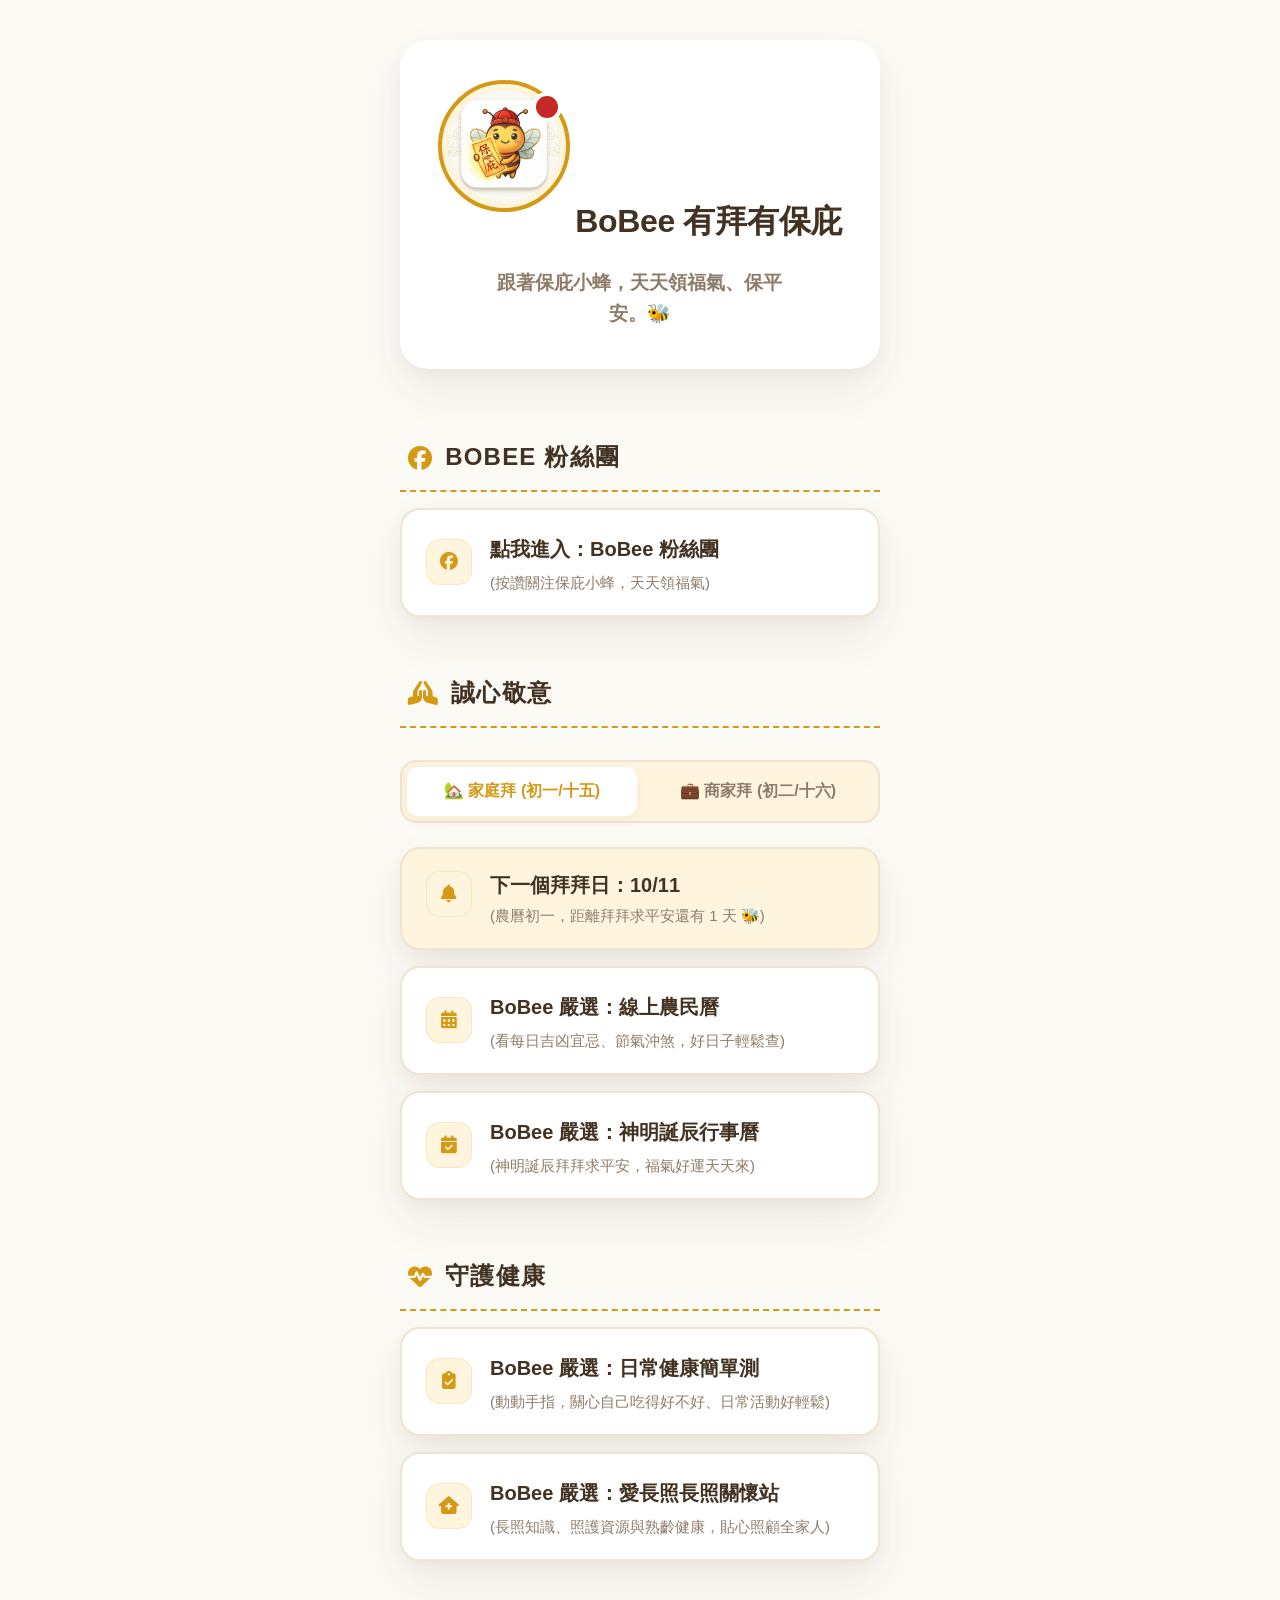
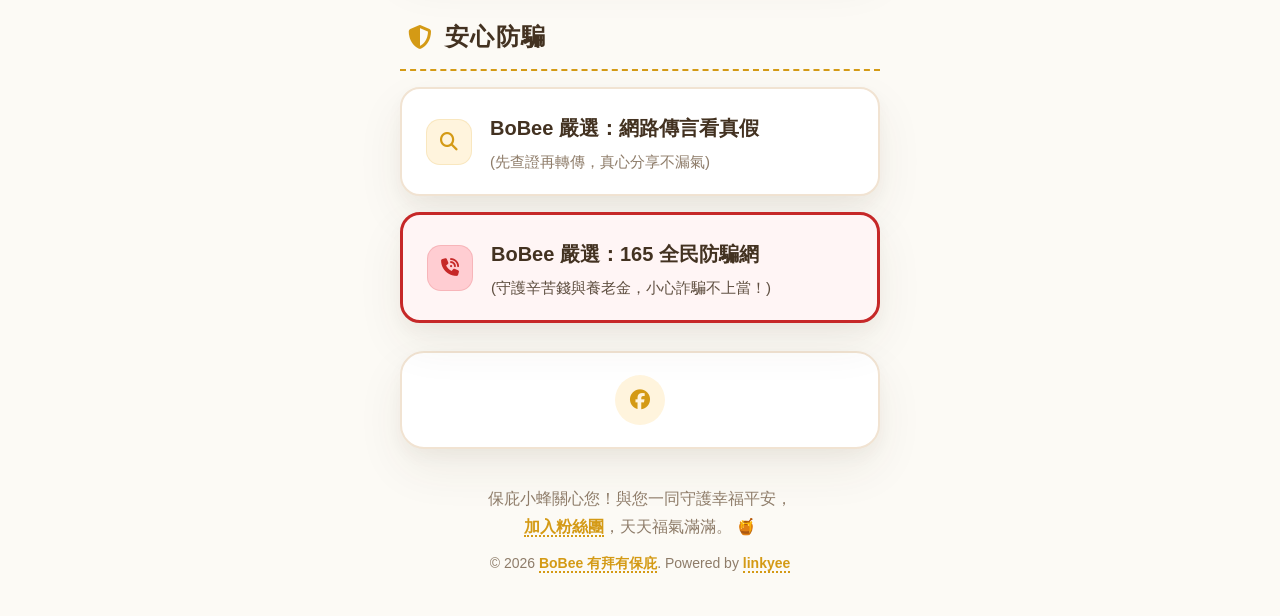
==== index.html @ ab25880e "[Automation] Site update No.161" ====
<!DOCTYPE html>
<html lang="zh-TW">
<head>
  <meta charset="UTF-8" />
  <meta name="viewport" content="width=device-width, initial-scale=1.0, viewport-fit=cover" />
  <title>BoBee 有拜有保庇</title>

  <meta name="last-modified" content="2026-10-10T03:12:47+0000">
  <meta name="theme-color" media="(prefers-color-scheme: light)" content="#fef6ee">
  <meta name="theme-color" media="(prefers-color-scheme: dark)" content="#1c1814">
  <meta name="apple-mobile-web-app-capable" content="yes">
  <meta name="apple-mobile-web-app-status-bar-style" content="black-translucent">

  <meta property="og:title" content="BoBee 有拜有保庇" />
  <meta name="author" content="BoBee 有拜有保庇" />
  <meta property="og:locale" content="en" />
  <meta name="description" content="跟著保庇小蜂，天天領福氣、保平安。🐝" />
  <meta property="og:description" content="跟著保庇小蜂，天天領福氣、保平安。🐝" />
  <meta property="og:site_name" content="BoBee 有拜有保庇" />
  <meta property="og:image" content="./images/profile.jpg" />
  <meta property="og:type" content="article" />
  <meta name="twitter:card" content="summary_large_image" />
  <meta property="twitter:image" content="./images/profile.jpg" />
  <meta property="twitter:title" content="BoBee 有拜有保庇" />

  <link rel="apple-touch-icon" sizes="180x180" href="./images/favicons/favicon.ico">
  <link rel="shortcut icon" href="./images/favicons/favicon.ico">
  <meta name="apple-mobile-web-app-title" content="BoBee 有拜有保庇">
  <meta name="application-name" content="BoBee 有拜有保庇">

  <link rel="stylesheet" href="https://cdnjs.cloudflare.com/ajax/libs/font-awesome/6.5.2/css/all.min.css" crossorigin="anonymous" referrerpolicy="no-referrer">
  <link rel="stylesheet" href="./styles.css?v=2026-10-10T03:12:47+0000" />
</head>
<body>
  <main class="container">
    <section class="profile-card">
      <div class="profile-pic-wrap">
        <img src="./images/profile.jpg" alt="Profile Picture" class="profile-pic" />
      </div>
      <h1 class="name">BoBee 有拜有保庇</h1>
      <p class="description">跟著保庇小蜂，天天領福氣、保平安。🐝</p>
    </section>

    <nav class="links" aria-label="Primary links">
      
        
        
          <h2 class="link-section-header">
            <span class="section-icon"><i class="fa-brands fa-facebook"></i></span>
            <span class="section-text">BoBee 粉絲團</span>
          </h2>
          
        
      
        
        
          <a href="https://www.facebook.com/profile.php?id=61590633894057" target="_blank" class="link-button" alt="點我進入：BoBee 粉絲團" title="BoBee 粉絲團"
             
             >
            
            <span class="link-icon" aria-hidden="true"><i class="fa-brands fa-facebook"></i></span>
            <span class="link-text">點我進入：BoBee 粉絲團 <span class='link-button-text'>(按讚關注保庇小蜂，天天領福氣)</span></span>
          </a>
        
      
        
        
          <h2 class="link-section-header">
            <span class="section-icon"><i class="fa-solid fa-hands-praying"></i></span>
            <span class="section-text">誠心敬意</span>
          </h2>
          
            <div class="pray-schedule-switcher">
              <button class="pray-tab-btn active" id="tab-btn-15" onclick="selectPraySchedule('1-15')">🏡 家庭拜 (初一/十五)</button>
              <button class="pray-tab-btn" id="tab-btn-16" onclick="selectPraySchedule('2-16')">💼 商家拜 (初二/十六)</button>
            </div>
          
        
      
        
        
          <a href="https://goodaytw.com/" target="_blank" class="link-button link-latest" alt="下一個拜拜日提醒" title="下一個拜拜日提醒"
             id="pray-countdown"
             
               data-opt-15-title="下一個拜拜日：10/11"
               data-opt-15-subtitle="(農曆初一，距離拜拜求平安還有 1 天 🐝)"
               data-opt-16-title="下一個做牙日：10/12"
               data-opt-16-subtitle="(農曆初二，距離做牙求財源還有 2 天 🐝)"
             >
            
            <span class="link-icon" aria-hidden="true"><i class="fa-solid fa-bell"></i></span>
            <span class="link-text"><span id='pray-title-span'>下一個拜拜日：10/11</span><span class='link-button-text' id='pray-subtitle-span'>(農曆初一，距離拜拜求平安還有 1 天 🐝)</span></span>
          </a>
        
      
        
        
          <a href="https://goodaytw.com/" target="_blank" class="link-button" alt="BoBee 嚴選：線上農民曆" title="線上農民曆"
             
             >
            
            <span class="link-icon" aria-hidden="true"><i class="fa-solid fa-calendar-days"></i></span>
            <span class="link-text">BoBee 嚴選：線上農民曆 <span class='link-button-text'>(看每日吉凶宜忌、節氣沖煞，好日子輕鬆查)</span></span>
          </a>
        
      
        
        
          <a href="https://www.fude.studio/calendar/app" target="_blank" class="link-button" alt="BoBee 嚴選：神明誕辰行事曆" title="神明誕辰行事曆"
             
             >
            
            <span class="link-icon" aria-hidden="true"><i class="fa-solid fa-calendar-check"></i></span>
            <span class="link-text">BoBee 嚴選：神明誕辰行事曆 <span class='link-button-text'>(神明誕辰拜拜求平安，福氣好運天天來)</span></span>
          </a>
        
      
        
        
          <h2 class="link-section-header">
            <span class="section-icon"><i class="fa-solid fa-heart-pulse"></i></span>
            <span class="section-text">守護健康</span>
          </h2>
          
        
      
        
        
          <a href="https://tjcare1.lovable.app/" target="_blank" class="link-button" alt="BoBee 嚴選：日常健康簡單測" title="日常健康簡單測"
             
             >
            
            <span class="link-icon" aria-hidden="true"><i class="fa-solid fa-clipboard-check"></i></span>
            <span class="link-text">BoBee 嚴選：日常健康簡單測 <span class='link-button-text'>(動動手指，關心自己吃得好不好、日常活動好輕鬆)</span></span>
          </a>
        
      
        
        
          <a href="https://www.ilong-termcare.com/" target="_blank" class="link-button" alt="BoBee 嚴選：愛長照長照關懷站" title="愛長照長照關懷站"
             
             >
            
            <span class="link-icon" aria-hidden="true"><i class="fa-solid fa-house-medical"></i></span>
            <span class="link-text">BoBee 嚴選：愛長照長照關懷站 <span class='link-button-text'>(長照知識、照護資源與熟齡健康，貼心照顧全家人)</span></span>
          </a>
        
      
        
        
          <h2 class="link-section-header">
            <span class="section-icon"><i class="fa-solid fa-shield-halved"></i></span>
            <span class="section-text">安心防騙</span>
          </h2>
          
        
      
        
        
          <a href="https://www.mygopen.com/" target="_blank" class="link-button" alt="BoBee 嚴選：網路傳言看真假" title="網路傳言看真假"
             
             >
            
            <span class="link-icon" aria-hidden="true"><i class="fa-solid fa-magnifying-glass"></i></span>
            <span class="link-text">BoBee 嚴選：網路傳言看真假 <span class='link-button-text'>(先查證再轉傳，真心分享不漏氣)</span></span>
          </a>
        
      
        
        
          <a href="https://165.npa.gov.tw/" target="_blank" class="link-button link-red" alt="BoBee 嚴選：165 全民防騙網" title="165 全民防騙網"
             
             >
            
            <span class="link-icon" aria-hidden="true"><i class="fa-solid fa-phone-volume"></i></span>
            <span class="link-text">BoBee 嚴選：165 全民防騙網 <span class='link-button-text'>(守護辛苦錢與養老金，小心詐騙不上當！)</span></span>
          </a>
        
      
    </nav>

    <div class="button-container">
      <div class="button-group">
        
          
          <a href="https://www.facebook.com/profile.php?id=61590633894057" title="BoBee Facebook" target="_blank" class="icon-button" aria-label="BoBee Facebook">
            <i class="fa-brands fa-facebook"></i>
          </a>
        
      </div>
    </div>

    <footer class="footer">
      保庇小蜂關心您！與您一同守護幸福平安，<br/><a href="https://www.facebook.com/profile.php?id=61590633894057" target="_blank">加入粉絲團</a>，天天福氣滿滿。 🍯

      <div class="copyright">© 2026 <a href="https://gasolin.idv.tw/" target="_blank">BoBee 有拜有保庇</a>. Powered by <a href="https://github.com/ZhgChgLi/linkyee" target="_blank">linkyee</a>
</div>
    </footer>
  </main>

  
  <script src="./scripts.js?v=2026-10-10T03:12:47+0000"></script>
</body>
</html>
---- styles.css ----
:root {
  --bg: #FCFAF5;
  --paper: #FFFFFF;
  --fg: #433221;
  --muted: #8E7C69;
  --rule: #F1E3D2;
  --accent: #D49A15; /* Honey Gold */
  --accent-soft: #FFF4DD;
  --accent-red: #C62828; /* Lucky Red */
  --accent-red-soft: #FFF5F5;
  --shadow: 0 8px 16px rgba(67, 50, 33, 0.04), 0 20px 48px rgba(67, 50, 33, 0.07);
  --sans: 'Nunito', 'Quicksand', -apple-system, BlinkMacSystemFont, 'Helvetica Neue', sans-serif;
}

/* Dark mode. Auto-switches via system appearance unless pinned via
   `color_scheme: light|dark` in config.yml. */
@media (prefers-color-scheme: dark) {
  :root:not(.scheme-light) {
    --bg: #1B1611;
    --paper: #272018;
    --fg: #F4EADF;
    --muted: #BFAFA0;
    --rule: #3E3225;
    --accent: #F2AF29; /* Honey Gold in dark mode */
    --accent-soft: #3D2E1C;
    --accent-red: #EF5350;
    --accent-red-soft: #3D1B1B;
    --shadow: 0 8px 16px rgba(0, 0, 0, 0.25), 0 20px 48px rgba(0, 0, 0, 0.35);
  }
}
:root.scheme-dark {
  --bg: #1B1611;
  --paper: #272018;
  --fg: #F4EADF;
  --muted: #BFAFA0;
  --rule: #3E3225;
  --accent: #F2AF29; /* Honey Gold in dark mode */
  --accent-soft: #3D2E1C;
  --accent-red: #EF5350;
  --accent-red-soft: #3D1B1B;
  --shadow: 0 8px 16px rgba(0, 0, 0, 0.25), 0 20px 48px rgba(0, 0, 0, 0.35);
}

* { margin: 0; padding: 0; box-sizing: border-box; }

body {
  background: var(--bg);
  color: var(--fg);
  font-family: var(--sans);
  font-size: 18px; /* Bigger body base font */
  line-height: 1.7;
  font-weight: 500;
  min-height: 100vh;
  display: flex;
  align-items: flex-start;
  justify-content: center;
  padding: 40px 20px;
  -webkit-font-smoothing: antialiased;
}

a { color: inherit; text-decoration: none; }

.container { width: 100%; max-width: 480px; } /* Slightly wider for comfortable line lengths */

/* Profile layout with generous spacing */
.profile-card {
  background: var(--paper);
  border-radius: 28px; /* Rounder, friendlier corners */
  padding: 40px 32px;
  text-align: center;
  margin-bottom: 28px;
  box-shadow: var(--shadow);
}

.profile-pic-wrap {
  display: inline-block;
  padding: 6px;
  background: var(--accent-soft);
  border-radius: 50%;
  margin-bottom: 20px;
  position: relative;
  border: 4px solid var(--accent); /* Thick, solid, recognizable brand ring */
}

.profile-pic-wrap::after {
  content: '';
  position: absolute;
  width: 22px;
  height: 22px;
  border-radius: 50%;
  background: var(--accent-red);
  top: 8px;
  right: 4px;
  border: 4px solid var(--paper);
}

.profile-pic {
  width: 112px; /* Prominent profile picture */
  height: 112px;
  border-radius: 50%;
  object-fit: cover;
  display: block;
}

.name {
  font-size: 32px; /* Huge, highly legible main brand title */
  font-weight: 800;
  letter-spacing: -0.01em;
  margin-bottom: 12px;
  position: relative;
  display: inline-block;
}

.name::after {
  content: '';
  position: absolute;
  left: 6%;
  right: 6%;
  bottom: -4px;
  height: 8px;
  background: var(--accent-soft);
  border-radius: 6px;
  z-index: -1;
}

.description {
  font-size: 19px; /* Highly readable tagline */
  color: var(--muted);
  font-weight: 600;
  text-wrap: pretty;
  max-width: 32ch;
  margin: 8px auto 0;
  line-height: 1.6;
}

.links {
  display: flex;
  flex-direction: column;
  gap: 16px; /* Generous breathing space between clickable elements */
  margin-bottom: 28px;
}

/* Big, tactile button design optimized for touch */
.link-button {
  display: flex;
  align-items: center;
  gap: 18px;
  padding: 22px 24px; /* Massive tap target padding */
  background: var(--paper);
  border: 2.5px solid var(--rule); /* Explicit physical boundary helper */
  border-radius: 20px; /* Highly organic rounded borders */
  font-size: 20px; /* Large, bold typography */
  font-weight: 700;
  color: var(--fg);
  box-shadow: var(--shadow);
  transition: transform 0.18s ease, box-shadow 0.18s ease, background 0.18s ease, border-color 0.18s ease;
}

.link-button:hover,
.link-button:focus-visible {
  transform: translateY(-4px);
  box-shadow: 0 8px 16px rgba(67, 50, 33, 0.05), 0 24px 48px rgba(67, 50, 33, 0.12);
  background: var(--accent-soft);
  border-color: var(--accent); /* Highlights border on active focus */
  outline: none;
}

/* Expanded icon holder */
.link-icon {
  width: 46px;
  height: 46px;
  display: inline-flex;
  align-items: center;
  justify-content: center;
  background: var(--accent-soft);
  color: var(--accent);
  border-radius: 14px;
  flex-shrink: 0;
  transition: background 0.18s ease, color 0.18s ease;
  border: 1px solid rgba(212, 154, 21, 0.15);
}

.link-icon i { font-size: 18px; }

.link-button:hover .link-icon,
.link-button:focus-visible .link-icon {
  background: var(--accent);
  color: var(--paper);
}

.link-text { flex: 1; text-align: left; }

/* Block style descriptions to avoid wrapping issues */
.link-button-text {
  display: block; /* Wrap description cleanly onto its own line */
  font-size: 15px; /* Clean, legible subtext size */
  color: var(--muted);
  font-weight: 500;
  margin-top: 6px;
  margin-left: 0;
  line-height: 1.4;
}

/* Bottom social row */
.button-container {
  background: var(--paper);
  border-radius: 24px;
  padding: 22px;
  box-shadow: var(--shadow);
  display: flex;
  justify-content: center;
  border: 2.5px solid var(--rule);
}

.button-group {
  display: flex;
  gap: 18px;
  flex-wrap: wrap;
  justify-content: center;
}

.icon-button {
  width: 50px;
  height: 50px;
  display: inline-flex;
  align-items: center;
  justify-content: center;
  background: var(--accent-soft);
  color: var(--accent);
  border-radius: 50%;
  transition: transform 0.18s ease, background 0.18s ease, color 0.18s ease;
  border: 2px solid transparent;
}

.icon-button i { font-size: 20px; }

.icon-button:hover,
.icon-button:focus-visible {
  background: var(--accent);
  color: var(--paper);
  transform: translateY(-3px) rotate(-4deg);
  outline: none;
}

.footer {
  margin-top: 36px;
  padding: 0 8px;
  font-size: 16px;
  color: var(--muted);
  line-height: 1.7;
  text-align: center;
}

.footer a {
  color: var(--accent);
  font-weight: 700;
  border-bottom: 2px dotted var(--accent);
}

.copyright { margin-top: 12px; font-size: 14px; }

@media (prefers-reduced-motion: reduce) {
  *, *::before, *::after { transition: none !important; animation: none !important; }
}

/* Custom Link Section Headers - bold, clear, spacious */
.link-section-header {
  font-size: 24px;
  font-weight: 800;
  color: var(--fg);
  padding: 28px 8px 12px;
  margin-top: 12px;
  display: flex;
  align-items: center;
  gap: 12px;
  border-bottom: 2.5px dashed var(--accent); /* Golden separation line */
  letter-spacing: 0.05em;
  text-transform: uppercase;
}

.link-section-header .section-icon {
  color: var(--accent);
  display: inline-flex;
  align-items: center;
}

/* Urgent Red Theme for Protective Cards (e.g. 165 Anti-Fraud) */
.link-button.link-red {
  border: 3.5px solid var(--accent-red); /* Thick solid red safety alert border */
  background: var(--accent-red-soft); /* Warm pink-red comfort background */
}

.link-button.link-red .link-button-text {
  color: var(--fg); /* Enhances text contrast to >7:1 for senior readability */
  opacity: 0.85;
}

.link-button.link-red .link-icon {
  background: #FFCDD2;
  color: var(--accent-red);
  border: 1px solid rgba(198, 40, 40, 0.15);
}

.link-button.link-red:hover,
.link-button.link-red:focus-visible {
  background: #FFEBEE;
  border-color: var(--accent-red);
}

.link-button.link-red:hover .link-icon,
.link-button.link-red:focus-visible .link-icon {
  background: var(--accent-red);
  color: var(--paper);
}

/* "Latest" link variant — soft pill on warm background */
.link-button.link-latest {
  align-items: flex-start;
  background: var(--accent-soft);
}
.link-latest-badge {
  display: inline-block;
  font-size: 12px;
  font-weight: 800;
  letter-spacing: 0.1em;
  text-transform: uppercase;
  padding: 4px 10px;
  margin-right: 10px;
  border-radius: 999px;
  background: var(--accent);
  color: #fff;
  vertical-align: 1px;
}
.link-latest .link-text {
  flex: 1 1 auto;
  min-width: 0;
  display: -webkit-box;
  -webkit-box-orient: vertical;
  -webkit-line-clamp: 2;
          line-clamp: 2;
  overflow: hidden;
  overflow-wrap: anywhere;
  line-height: 1.4;
}

/* Local schedule switcher segment control - premium iOS segment control style */
.pray-schedule-switcher {
  display: flex;
  background: var(--accent-soft);
  border: 2px solid var(--rule);
  border-radius: 16px;
  padding: 4px;
  margin-top: 16px;
  margin-bottom: 8px;
  gap: 4px;
  box-shadow: inset 0 2px 4px rgba(67, 50, 33, 0.02);
}

.pray-tab-btn {
  flex: 1;
  padding: 14px 8px; /* Touch-friendly size */
  border: none;
  background: transparent;
  color: var(--muted);
  font-size: 16px; /* High legibility */
  font-weight: 700;
  border-radius: 12px;
  cursor: pointer;
  transition: background 0.18s ease, color 0.18s ease, box-shadow 0.18s ease, border-color 0.18s ease;
  outline: none;
  border: 1px solid transparent;
}

.pray-tab-btn:hover {
  color: var(--accent);
}

.pray-tab-btn.active {
  background: var(--paper);
  color: var(--accent);
  box-shadow: 0 4px 12px rgba(67, 50, 33, 0.05);
  border-color: rgba(212, 154, 21, 0.15);
}
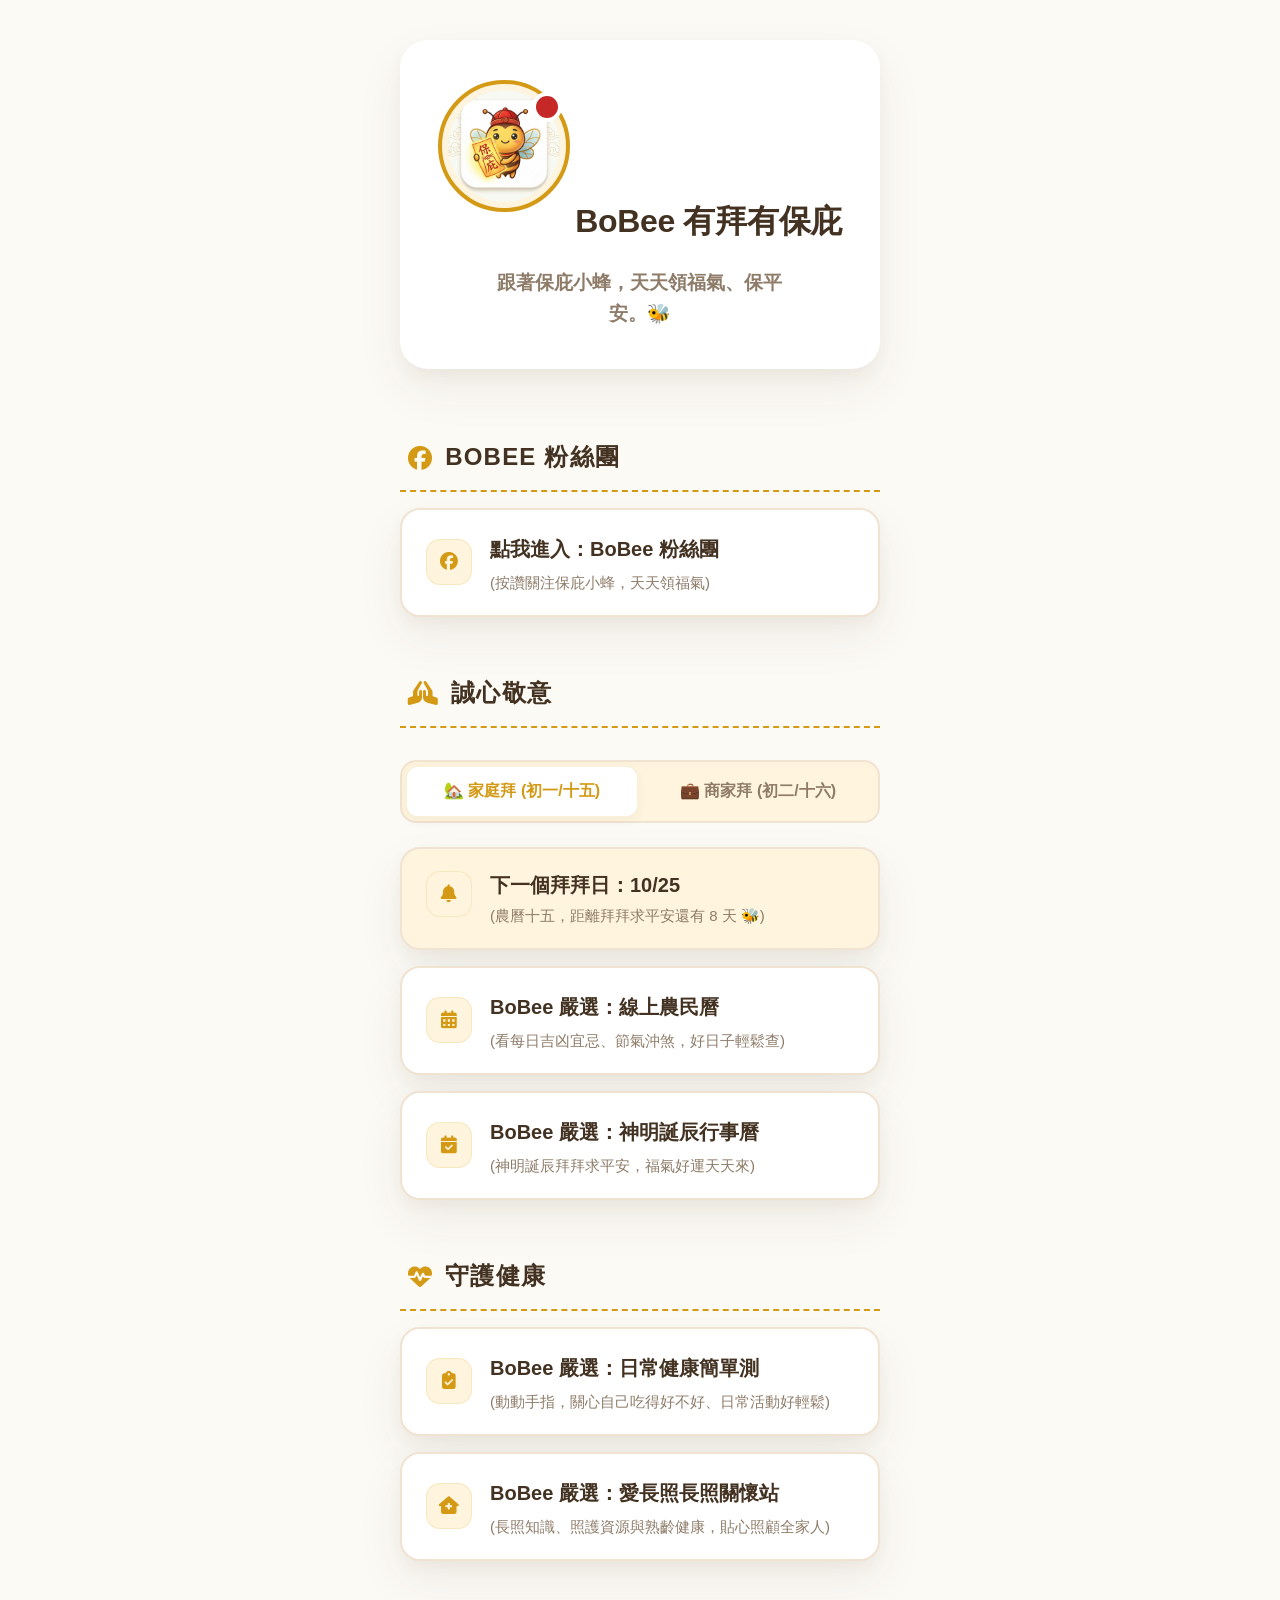
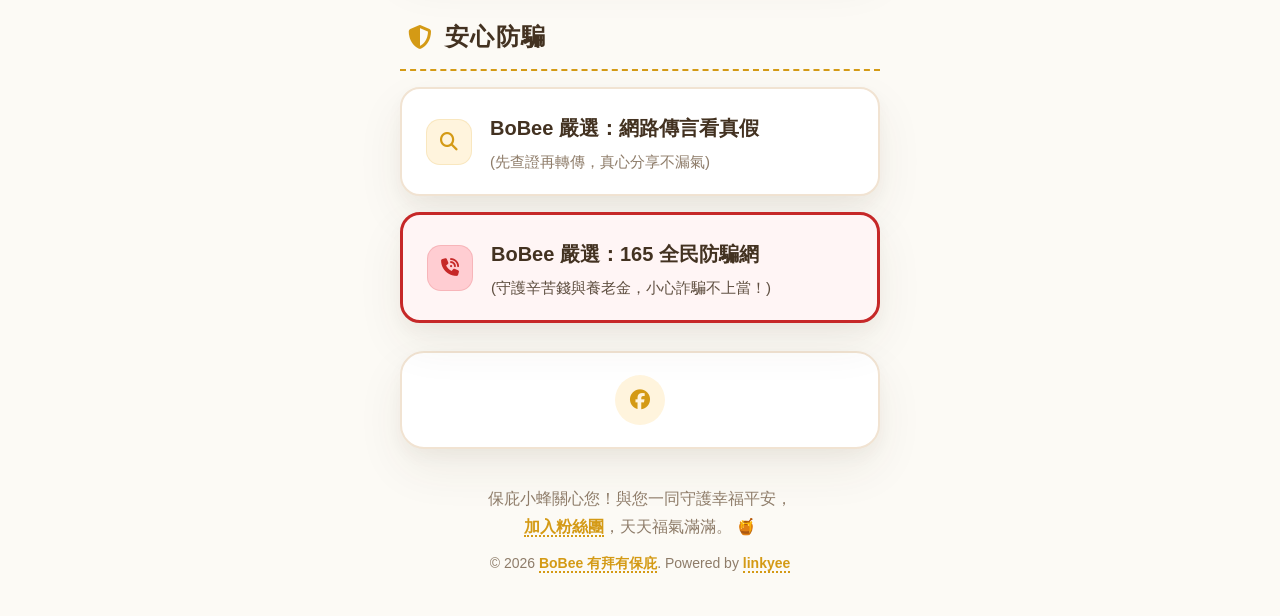
==== commit b05c1f18: "[Automation] Site update No.168" ====
--- a/index.html
+++ b/index.html
@@ -5,7 +5,7 @@
   <meta name="viewport" content="width=device-width, initial-scale=1.0, viewport-fit=cover" />
   <title>BoBee 有拜有保庇</title>
 
-  <meta name="last-modified" content="2026-10-10T03:12:47+0000">
+  <meta name="last-modified" content="2026-10-17T02:00:12+0000">
   <meta name="theme-color" media="(prefers-color-scheme: light)" content="#fef6ee">
   <meta name="theme-color" media="(prefers-color-scheme: dark)" content="#1c1814">
   <meta name="apple-mobile-web-app-capable" content="yes">
@@ -29,7 +29,7 @@
   <meta name="application-name" content="BoBee 有拜有保庇">
 
   <link rel="stylesheet" href="https://cdnjs.cloudflare.com/ajax/libs/font-awesome/6.5.2/css/all.min.css" crossorigin="anonymous" referrerpolicy="no-referrer">
-  <link rel="stylesheet" href="./styles.css?v=2026-10-10T03:12:47+0000" />
+  <link rel="stylesheet" href="./styles.css?v=2026-10-17T02:00:12+0000" />
 </head>
 <body>
   <main class="container">
@@ -82,14 +82,14 @@
           <a href="https://goodaytw.com/" target="_blank" class="link-button link-latest" alt="下一個拜拜日提醒" title="下一個拜拜日提醒"
              id="pray-countdown"
              
-               data-opt-15-title="下一個拜拜日：10/11"
-               data-opt-15-subtitle="(農曆初一，距離拜拜求平安還有 1 天 🐝)"
-               data-opt-16-title="下一個做牙日：10/12"
-               data-opt-16-subtitle="(農曆初二，距離做牙求財源還有 2 天 🐝)"
+               data-opt-15-title="下一個拜拜日：10/25"
+               data-opt-15-subtitle="(農曆十五，距離拜拜求平安還有 8 天 🐝)"
+               data-opt-16-title="下一個做牙日：10/26"
+               data-opt-16-subtitle="(農曆十六，距離做牙求財源還有 9 天 🐝)"
              >
             
             <span class="link-icon" aria-hidden="true"><i class="fa-solid fa-bell"></i></span>
-            <span class="link-text"><span id='pray-title-span'>下一個拜拜日：10/11</span><span class='link-button-text' id='pray-subtitle-span'>(農曆初一，距離拜拜求平安還有 1 天 🐝)</span></span>
+            <span class="link-text"><span id='pray-title-span'>下一個拜拜日：10/25</span><span class='link-button-text' id='pray-subtitle-span'>(農曆十五，距離拜拜求平安還有 8 天 🐝)</span></span>
           </a>
         
       
@@ -199,6 +199,6 @@
   </main>
 
   
-  <script src="./scripts.js?v=2026-10-10T03:12:47+0000"></script>
+  <script src="./scripts.js?v=2026-10-17T02:00:12+0000"></script>
 </body>
 </html>
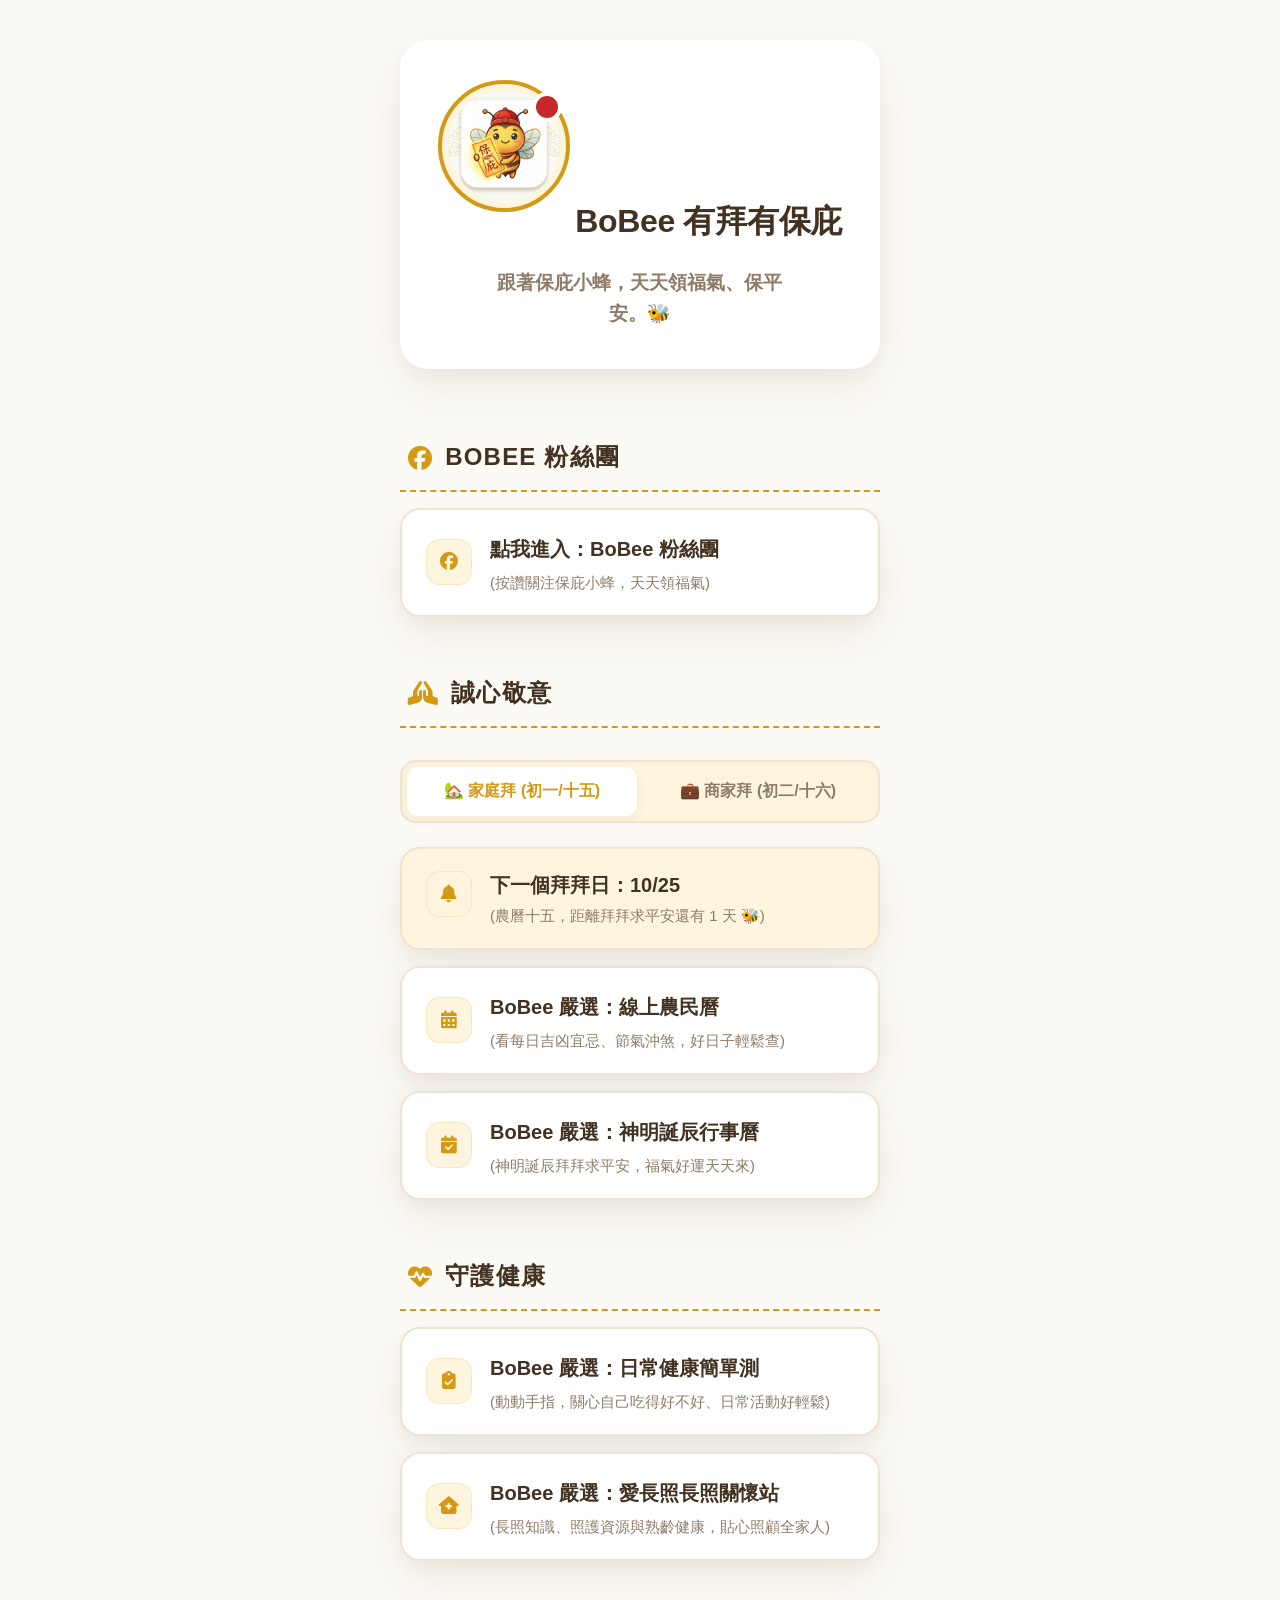
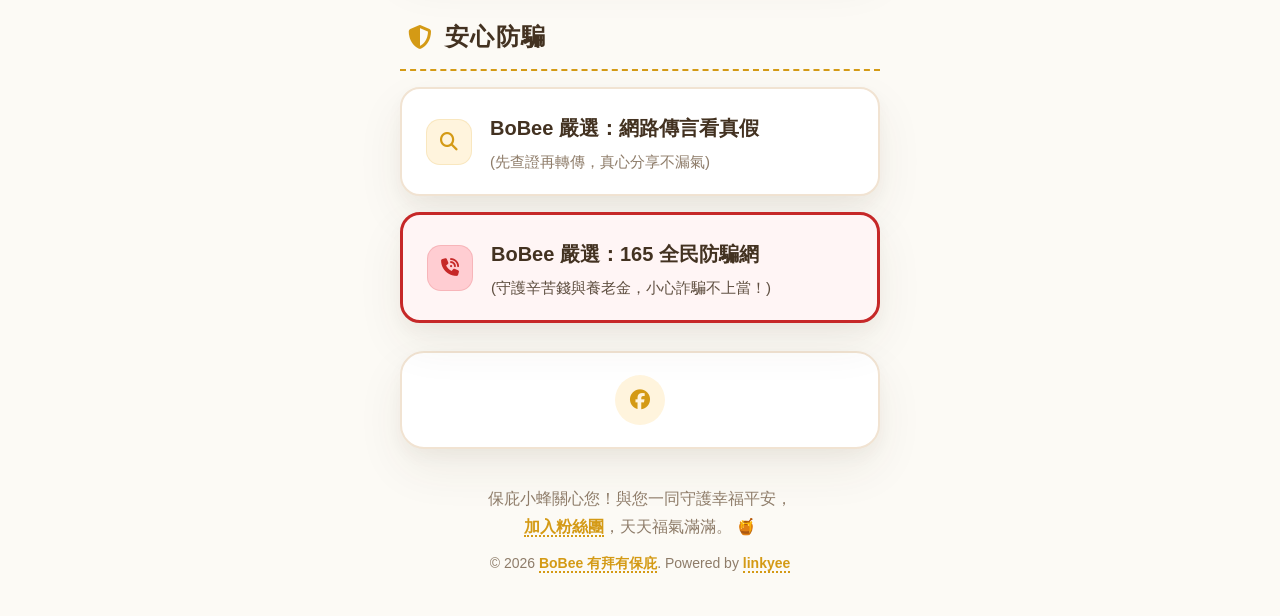
==== commit f1a5aba7: "[Automation] Site update No.175" ====
--- a/index.html
+++ b/index.html
@@ -5,7 +5,7 @@
   <meta name="viewport" content="width=device-width, initial-scale=1.0, viewport-fit=cover" />
   <title>BoBee 有拜有保庇</title>
 
-  <meta name="last-modified" content="2026-10-17T02:00:12+0000">
+  <meta name="last-modified" content="2026-10-24T02:23:48+0000">
   <meta name="theme-color" media="(prefers-color-scheme: light)" content="#fef6ee">
   <meta name="theme-color" media="(prefers-color-scheme: dark)" content="#1c1814">
   <meta name="apple-mobile-web-app-capable" content="yes">
@@ -29,7 +29,7 @@
   <meta name="application-name" content="BoBee 有拜有保庇">
 
   <link rel="stylesheet" href="https://cdnjs.cloudflare.com/ajax/libs/font-awesome/6.5.2/css/all.min.css" crossorigin="anonymous" referrerpolicy="no-referrer">
-  <link rel="stylesheet" href="./styles.css?v=2026-10-17T02:00:12+0000" />
+  <link rel="stylesheet" href="./styles.css?v=2026-10-24T02:23:48+0000" />
 </head>
 <body>
   <main class="container">
@@ -83,13 +83,13 @@
              id="pray-countdown"
              
                data-opt-15-title="下一個拜拜日：10/25"
-               data-opt-15-subtitle="(農曆十五，距離拜拜求平安還有 8 天 🐝)"
+               data-opt-15-subtitle="(農曆十五，距離拜拜求平安還有 1 天 🐝)"
                data-opt-16-title="下一個做牙日：10/26"
-               data-opt-16-subtitle="(農曆十六，距離做牙求財源還有 9 天 🐝)"
+               data-opt-16-subtitle="(農曆十六，距離做牙求財源還有 2 天 🐝)"
              >
             
             <span class="link-icon" aria-hidden="true"><i class="fa-solid fa-bell"></i></span>
-            <span class="link-text"><span id='pray-title-span'>下一個拜拜日：10/25</span><span class='link-button-text' id='pray-subtitle-span'>(農曆十五，距離拜拜求平安還有 8 天 🐝)</span></span>
+            <span class="link-text"><span id='pray-title-span'>下一個拜拜日：10/25</span><span class='link-button-text' id='pray-subtitle-span'>(農曆十五，距離拜拜求平安還有 1 天 🐝)</span></span>
           </a>
         
       
@@ -199,6 +199,6 @@
   </main>
 
   
-  <script src="./scripts.js?v=2026-10-17T02:00:12+0000"></script>
+  <script src="./scripts.js?v=2026-10-24T02:23:48+0000"></script>
 </body>
 </html>
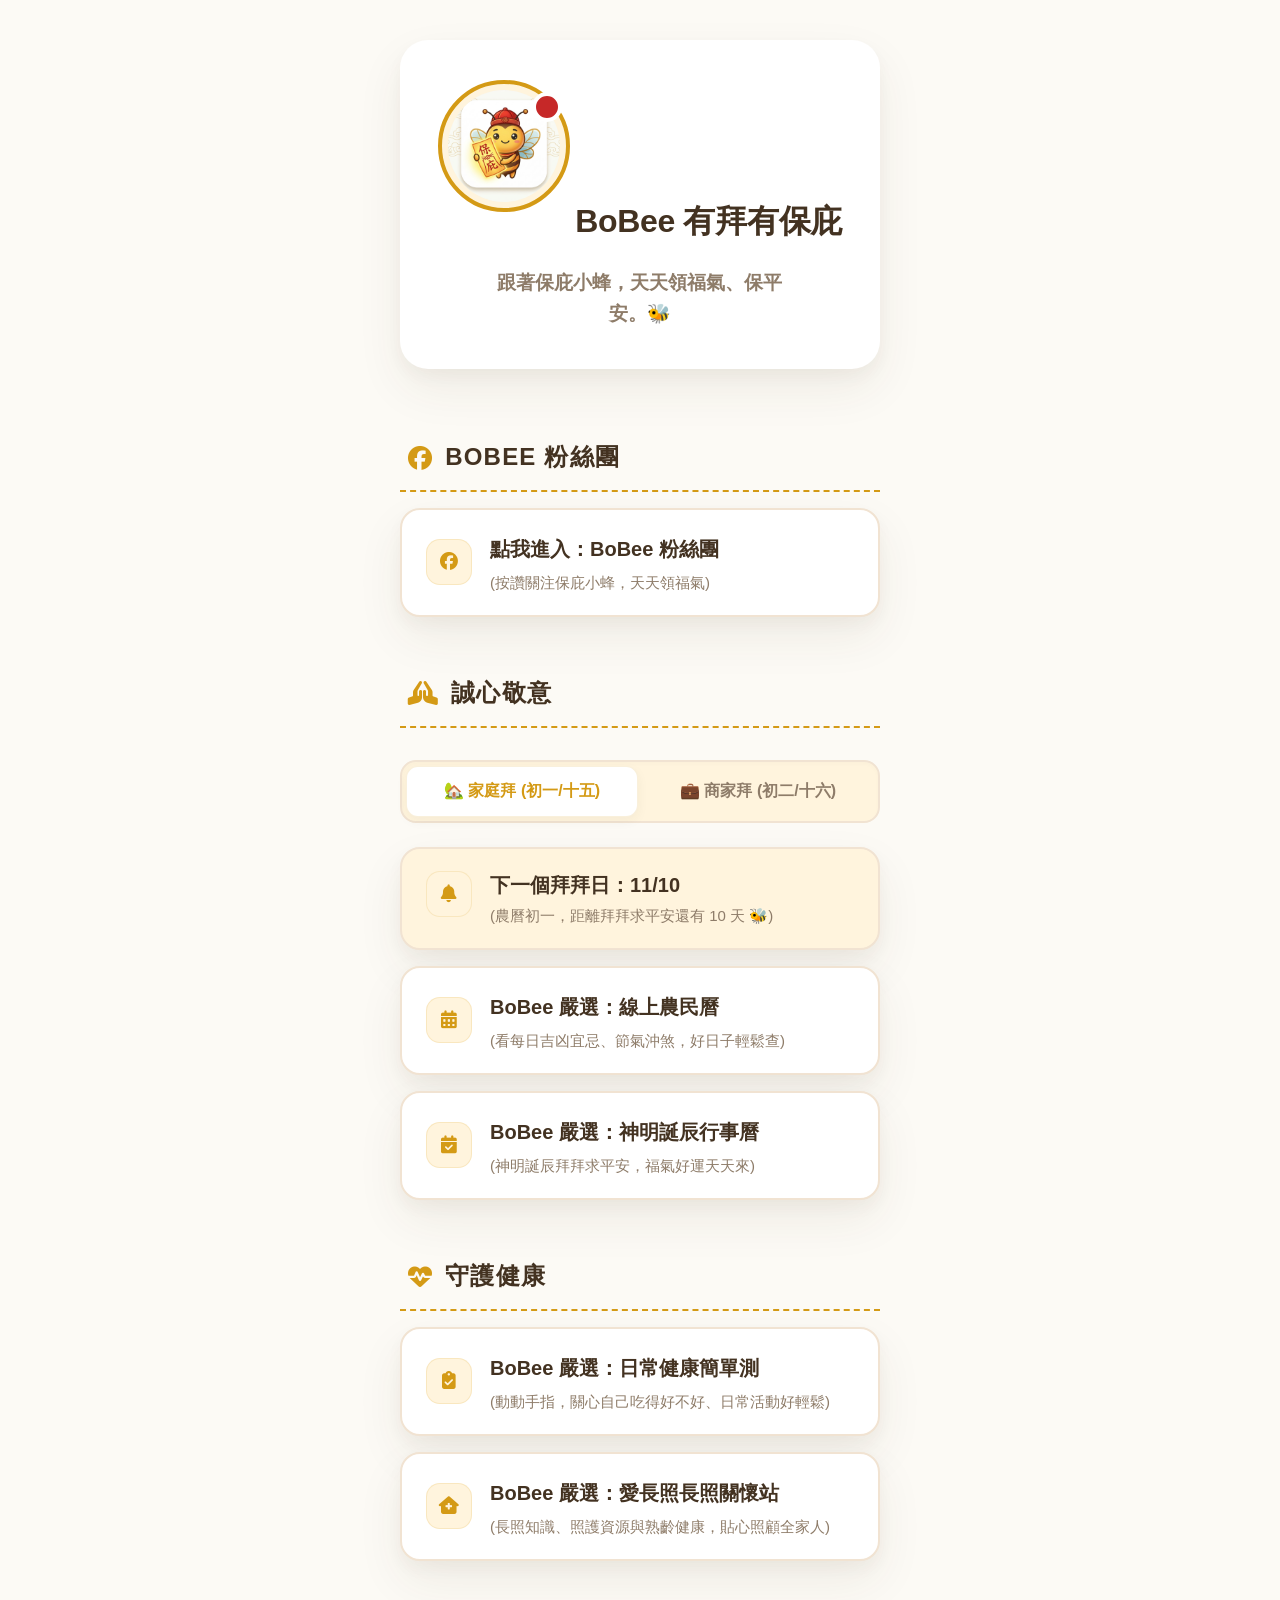
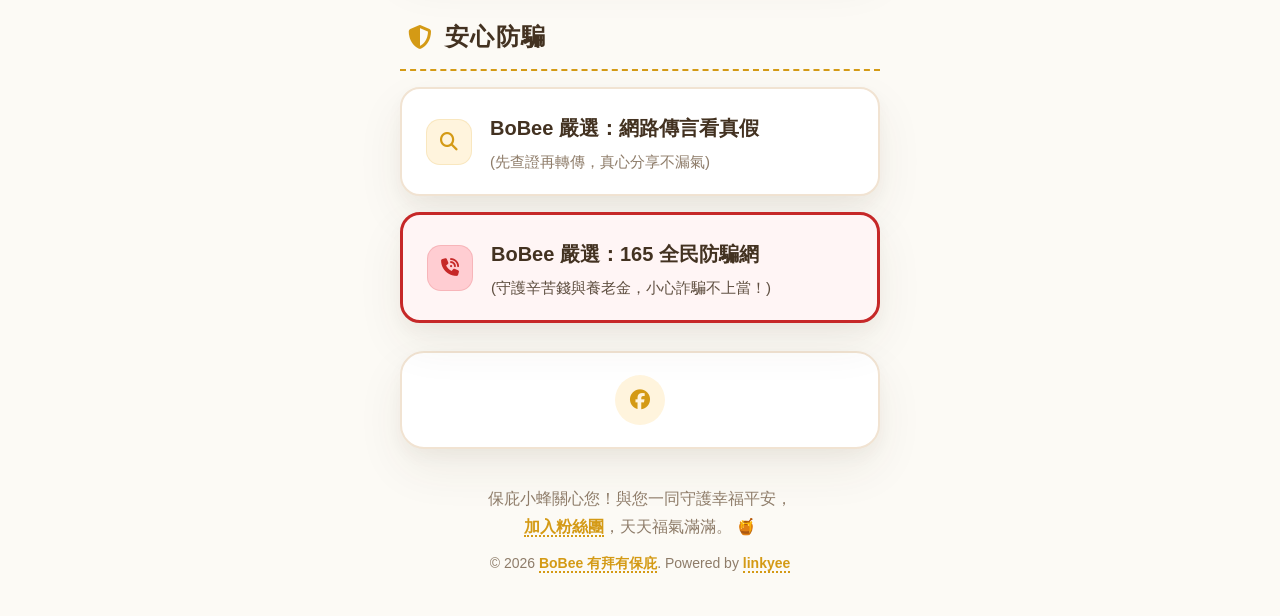
==== commit 728fd391: "[Automation] Site update No.182" ====
--- a/index.html
+++ b/index.html
@@ -5,7 +5,7 @@
   <meta name="viewport" content="width=device-width, initial-scale=1.0, viewport-fit=cover" />
   <title>BoBee 有拜有保庇</title>
 
-  <meta name="last-modified" content="2026-10-24T02:23:48+0000">
+  <meta name="last-modified" content="2026-10-31T03:08:32+0000">
   <meta name="theme-color" media="(prefers-color-scheme: light)" content="#fef6ee">
   <meta name="theme-color" media="(prefers-color-scheme: dark)" content="#1c1814">
   <meta name="apple-mobile-web-app-capable" content="yes">
@@ -29,7 +29,7 @@
   <meta name="application-name" content="BoBee 有拜有保庇">
 
   <link rel="stylesheet" href="https://cdnjs.cloudflare.com/ajax/libs/font-awesome/6.5.2/css/all.min.css" crossorigin="anonymous" referrerpolicy="no-referrer">
-  <link rel="stylesheet" href="./styles.css?v=2026-10-24T02:23:48+0000" />
+  <link rel="stylesheet" href="./styles.css?v=2026-10-31T03:08:32+0000" />
 </head>
 <body>
   <main class="container">
@@ -82,14 +82,14 @@
           <a href="https://goodaytw.com/" target="_blank" class="link-button link-latest" alt="下一個拜拜日提醒" title="下一個拜拜日提醒"
              id="pray-countdown"
              
-               data-opt-15-title="下一個拜拜日：10/25"
-               data-opt-15-subtitle="(農曆十五，距離拜拜求平安還有 1 天 🐝)"
-               data-opt-16-title="下一個做牙日：10/26"
-               data-opt-16-subtitle="(農曆十六，距離做牙求財源還有 2 天 🐝)"
+               data-opt-15-title="下一個拜拜日：11/10"
+               data-opt-15-subtitle="(農曆初一，距離拜拜求平安還有 10 天 🐝)"
+               data-opt-16-title="下一個做牙日：11/11"
+               data-opt-16-subtitle="(農曆初二，距離做牙求財源還有 11 天 🐝)"
              >
             
             <span class="link-icon" aria-hidden="true"><i class="fa-solid fa-bell"></i></span>
-            <span class="link-text"><span id='pray-title-span'>下一個拜拜日：10/25</span><span class='link-button-text' id='pray-subtitle-span'>(農曆十五，距離拜拜求平安還有 1 天 🐝)</span></span>
+            <span class="link-text"><span id='pray-title-span'>下一個拜拜日：11/10</span><span class='link-button-text' id='pray-subtitle-span'>(農曆初一，距離拜拜求平安還有 10 天 🐝)</span></span>
           </a>
         
       
@@ -199,6 +199,6 @@
   </main>
 
   
-  <script src="./scripts.js?v=2026-10-24T02:23:48+0000"></script>
+  <script src="./scripts.js?v=2026-10-31T03:08:32+0000"></script>
 </body>
 </html>
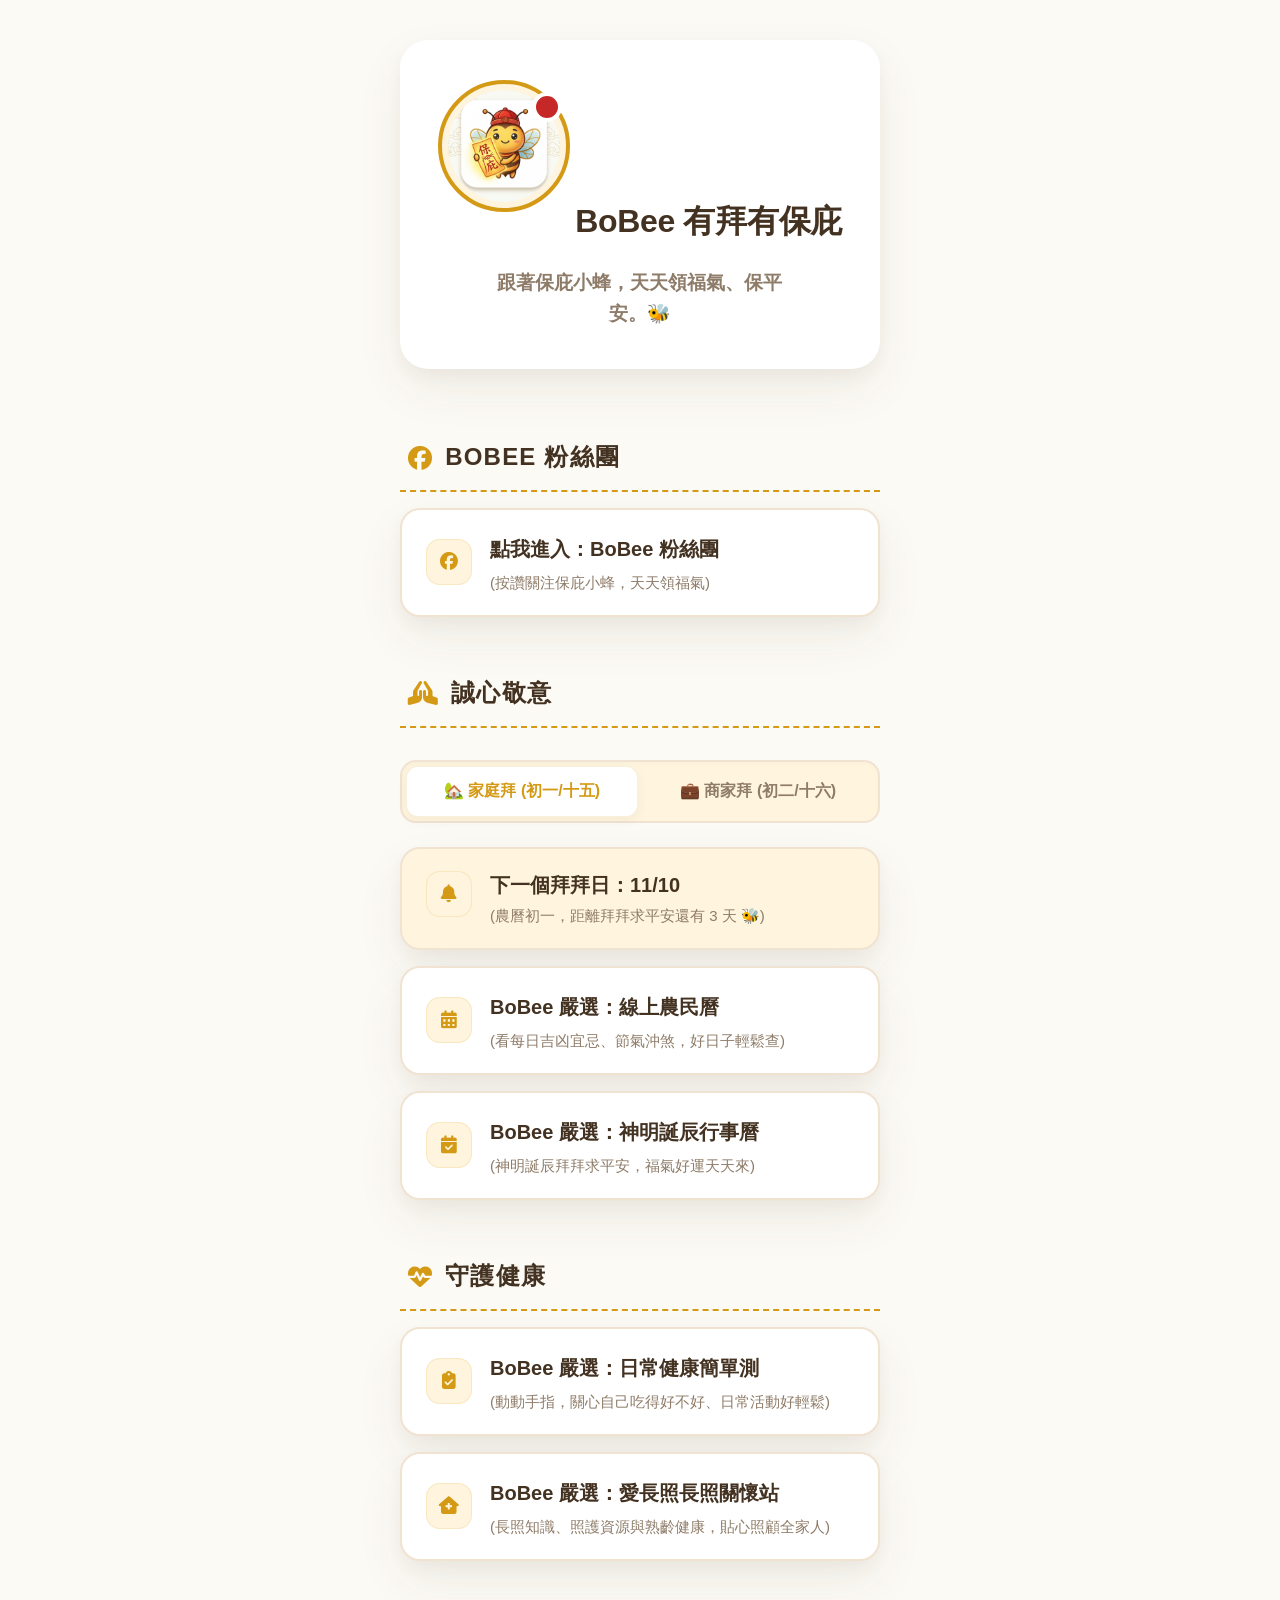
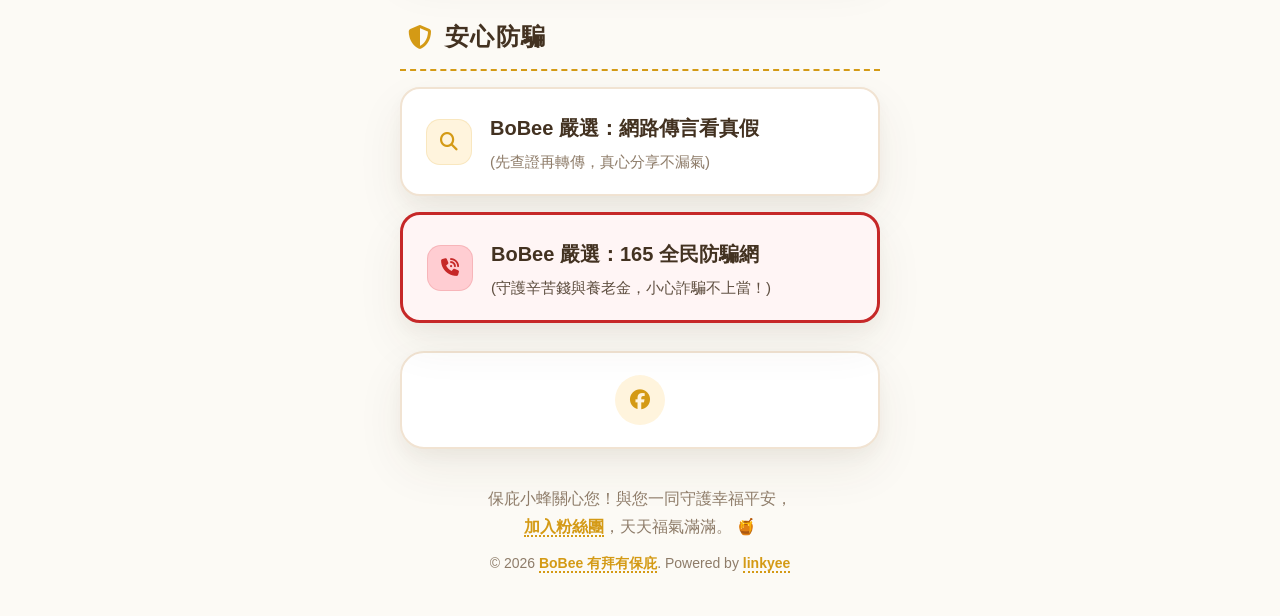
==== commit c11d6050: "[Automation] Site update No.189" ====
--- a/index.html
+++ b/index.html
@@ -5,7 +5,7 @@
   <meta name="viewport" content="width=device-width, initial-scale=1.0, viewport-fit=cover" />
   <title>BoBee 有拜有保庇</title>
 
-  <meta name="last-modified" content="2026-10-31T03:08:32+0000">
+  <meta name="last-modified" content="2026-11-07T03:38:44+0000">
   <meta name="theme-color" media="(prefers-color-scheme: light)" content="#fef6ee">
   <meta name="theme-color" media="(prefers-color-scheme: dark)" content="#1c1814">
   <meta name="apple-mobile-web-app-capable" content="yes">
@@ -29,7 +29,7 @@
   <meta name="application-name" content="BoBee 有拜有保庇">
 
   <link rel="stylesheet" href="https://cdnjs.cloudflare.com/ajax/libs/font-awesome/6.5.2/css/all.min.css" crossorigin="anonymous" referrerpolicy="no-referrer">
-  <link rel="stylesheet" href="./styles.css?v=2026-10-31T03:08:32+0000" />
+  <link rel="stylesheet" href="./styles.css?v=2026-11-07T03:38:44+0000" />
 </head>
 <body>
   <main class="container">
@@ -83,13 +83,13 @@
              id="pray-countdown"
              
                data-opt-15-title="下一個拜拜日：11/10"
-               data-opt-15-subtitle="(農曆初一，距離拜拜求平安還有 10 天 🐝)"
+               data-opt-15-subtitle="(農曆初一，距離拜拜求平安還有 3 天 🐝)"
                data-opt-16-title="下一個做牙日：11/11"
-               data-opt-16-subtitle="(農曆初二，距離做牙求財源還有 11 天 🐝)"
+               data-opt-16-subtitle="(農曆初二，距離做牙求財源還有 4 天 🐝)"
              >
             
             <span class="link-icon" aria-hidden="true"><i class="fa-solid fa-bell"></i></span>
-            <span class="link-text"><span id='pray-title-span'>下一個拜拜日：11/10</span><span class='link-button-text' id='pray-subtitle-span'>(農曆初一，距離拜拜求平安還有 10 天 🐝)</span></span>
+            <span class="link-text"><span id='pray-title-span'>下一個拜拜日：11/10</span><span class='link-button-text' id='pray-subtitle-span'>(農曆初一，距離拜拜求平安還有 3 天 🐝)</span></span>
           </a>
         
       
@@ -199,6 +199,6 @@
   </main>
 
   
-  <script src="./scripts.js?v=2026-10-31T03:08:32+0000"></script>
+  <script src="./scripts.js?v=2026-11-07T03:38:44+0000"></script>
 </body>
 </html>
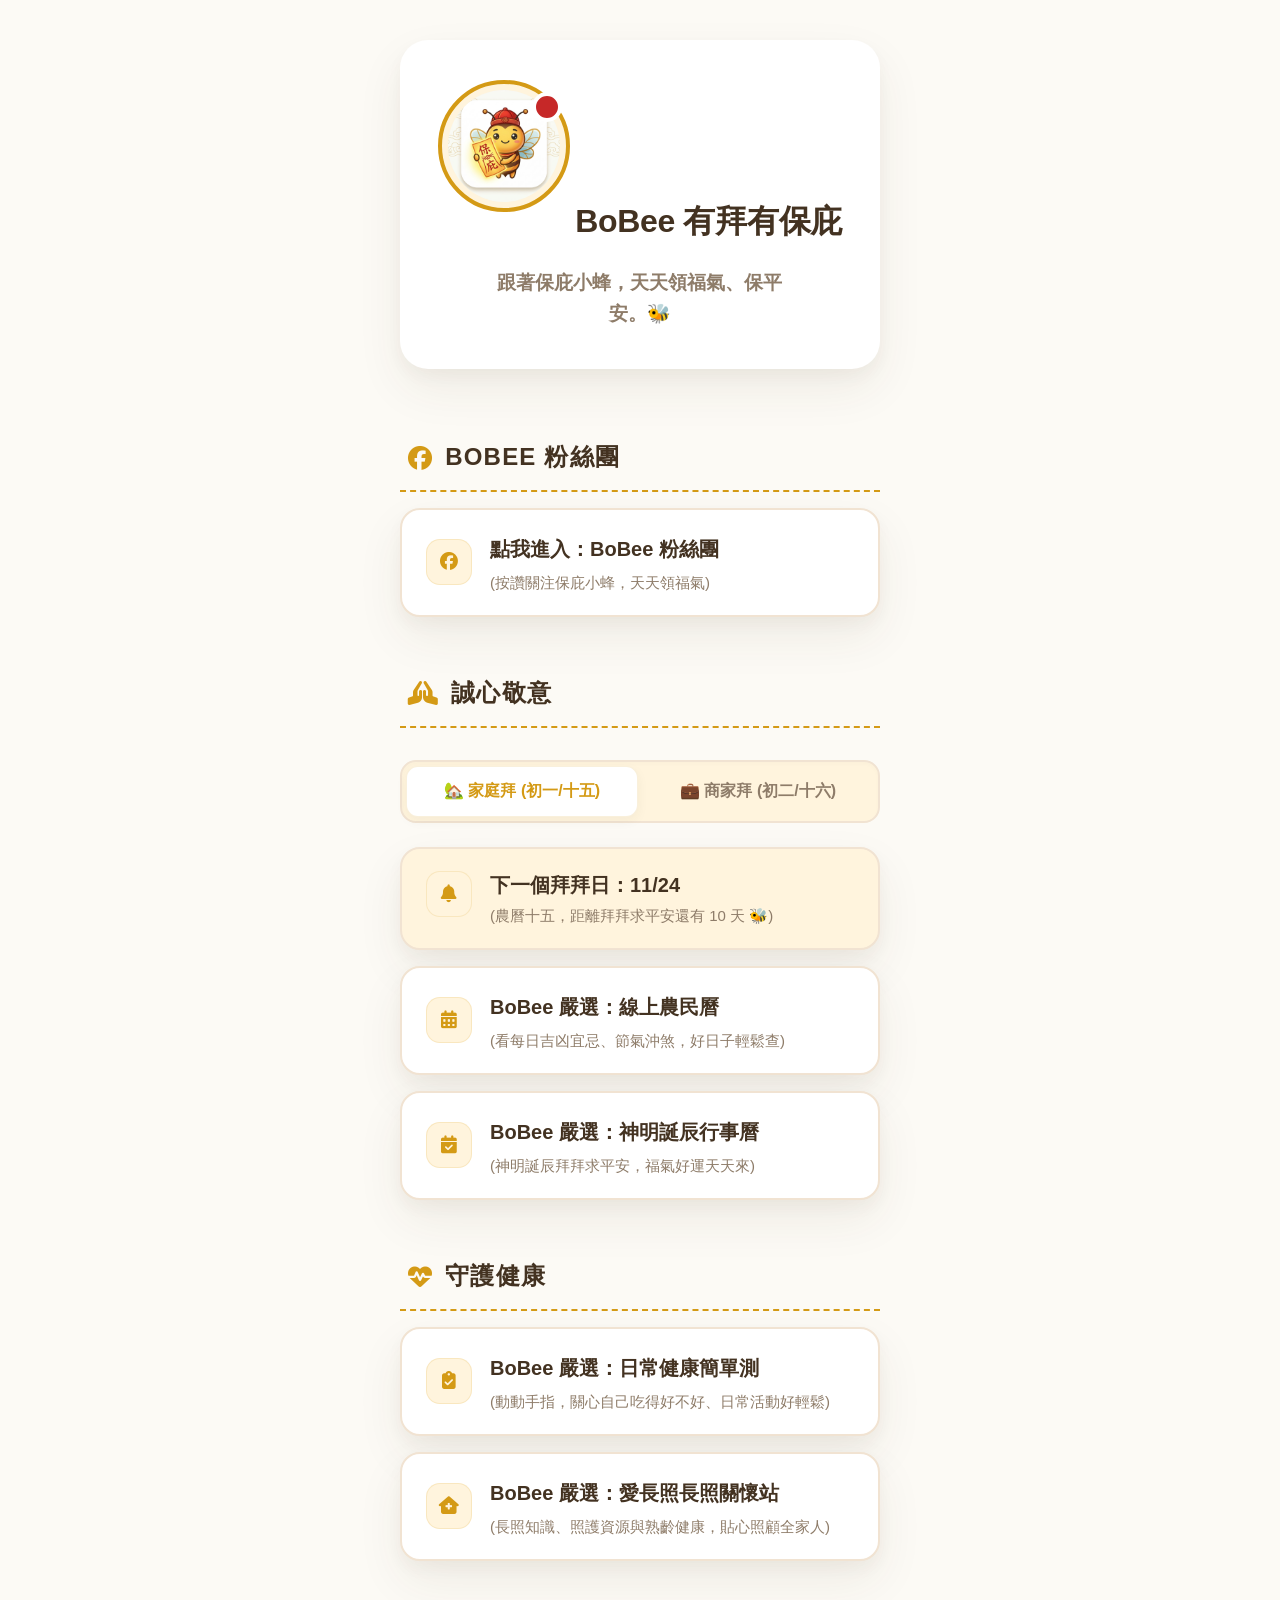
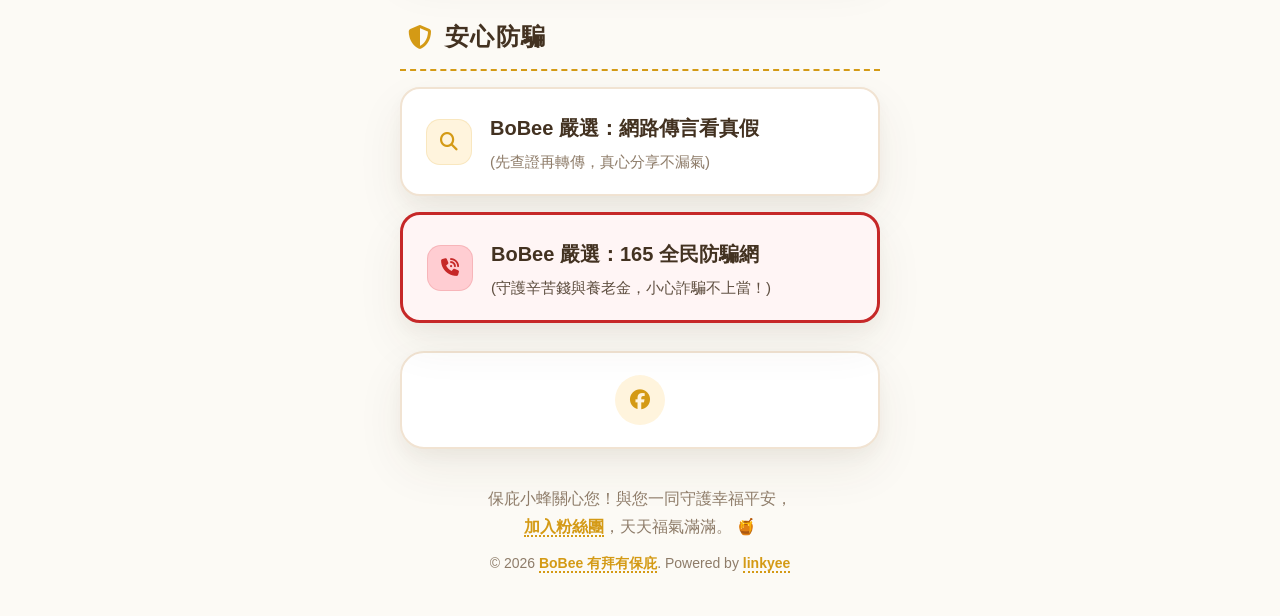
==== commit 6d00e6ca: "[Automation] Site update No.196" ====
--- a/index.html
+++ b/index.html
@@ -5,7 +5,7 @@
   <meta name="viewport" content="width=device-width, initial-scale=1.0, viewport-fit=cover" />
   <title>BoBee 有拜有保庇</title>
 
-  <meta name="last-modified" content="2026-11-07T03:38:44+0000">
+  <meta name="last-modified" content="2026-11-14T03:57:08+0000">
   <meta name="theme-color" media="(prefers-color-scheme: light)" content="#fef6ee">
   <meta name="theme-color" media="(prefers-color-scheme: dark)" content="#1c1814">
   <meta name="apple-mobile-web-app-capable" content="yes">
@@ -29,7 +29,7 @@
   <meta name="application-name" content="BoBee 有拜有保庇">
 
   <link rel="stylesheet" href="https://cdnjs.cloudflare.com/ajax/libs/font-awesome/6.5.2/css/all.min.css" crossorigin="anonymous" referrerpolicy="no-referrer">
-  <link rel="stylesheet" href="./styles.css?v=2026-11-07T03:38:44+0000" />
+  <link rel="stylesheet" href="./styles.css?v=2026-11-14T03:57:08+0000" />
 </head>
 <body>
   <main class="container">
@@ -82,14 +82,14 @@
           <a href="https://goodaytw.com/" target="_blank" class="link-button link-latest" alt="下一個拜拜日提醒" title="下一個拜拜日提醒"
              id="pray-countdown"
              
-               data-opt-15-title="下一個拜拜日：11/10"
-               data-opt-15-subtitle="(農曆初一，距離拜拜求平安還有 3 天 🐝)"
-               data-opt-16-title="下一個做牙日：11/11"
-               data-opt-16-subtitle="(農曆初二，距離做牙求財源還有 4 天 🐝)"
+               data-opt-15-title="下一個拜拜日：11/24"
+               data-opt-15-subtitle="(農曆十五，距離拜拜求平安還有 10 天 🐝)"
+               data-opt-16-title="下一個做牙日：11/25"
+               data-opt-16-subtitle="(農曆十六，距離做牙求財源還有 11 天 🐝)"
              >
             
             <span class="link-icon" aria-hidden="true"><i class="fa-solid fa-bell"></i></span>
-            <span class="link-text"><span id='pray-title-span'>下一個拜拜日：11/10</span><span class='link-button-text' id='pray-subtitle-span'>(農曆初一，距離拜拜求平安還有 3 天 🐝)</span></span>
+            <span class="link-text"><span id='pray-title-span'>下一個拜拜日：11/24</span><span class='link-button-text' id='pray-subtitle-span'>(農曆十五，距離拜拜求平安還有 10 天 🐝)</span></span>
           </a>
         
       
@@ -199,6 +199,6 @@
   </main>
 
   
-  <script src="./scripts.js?v=2026-11-07T03:38:44+0000"></script>
+  <script src="./scripts.js?v=2026-11-14T03:57:08+0000"></script>
 </body>
 </html>
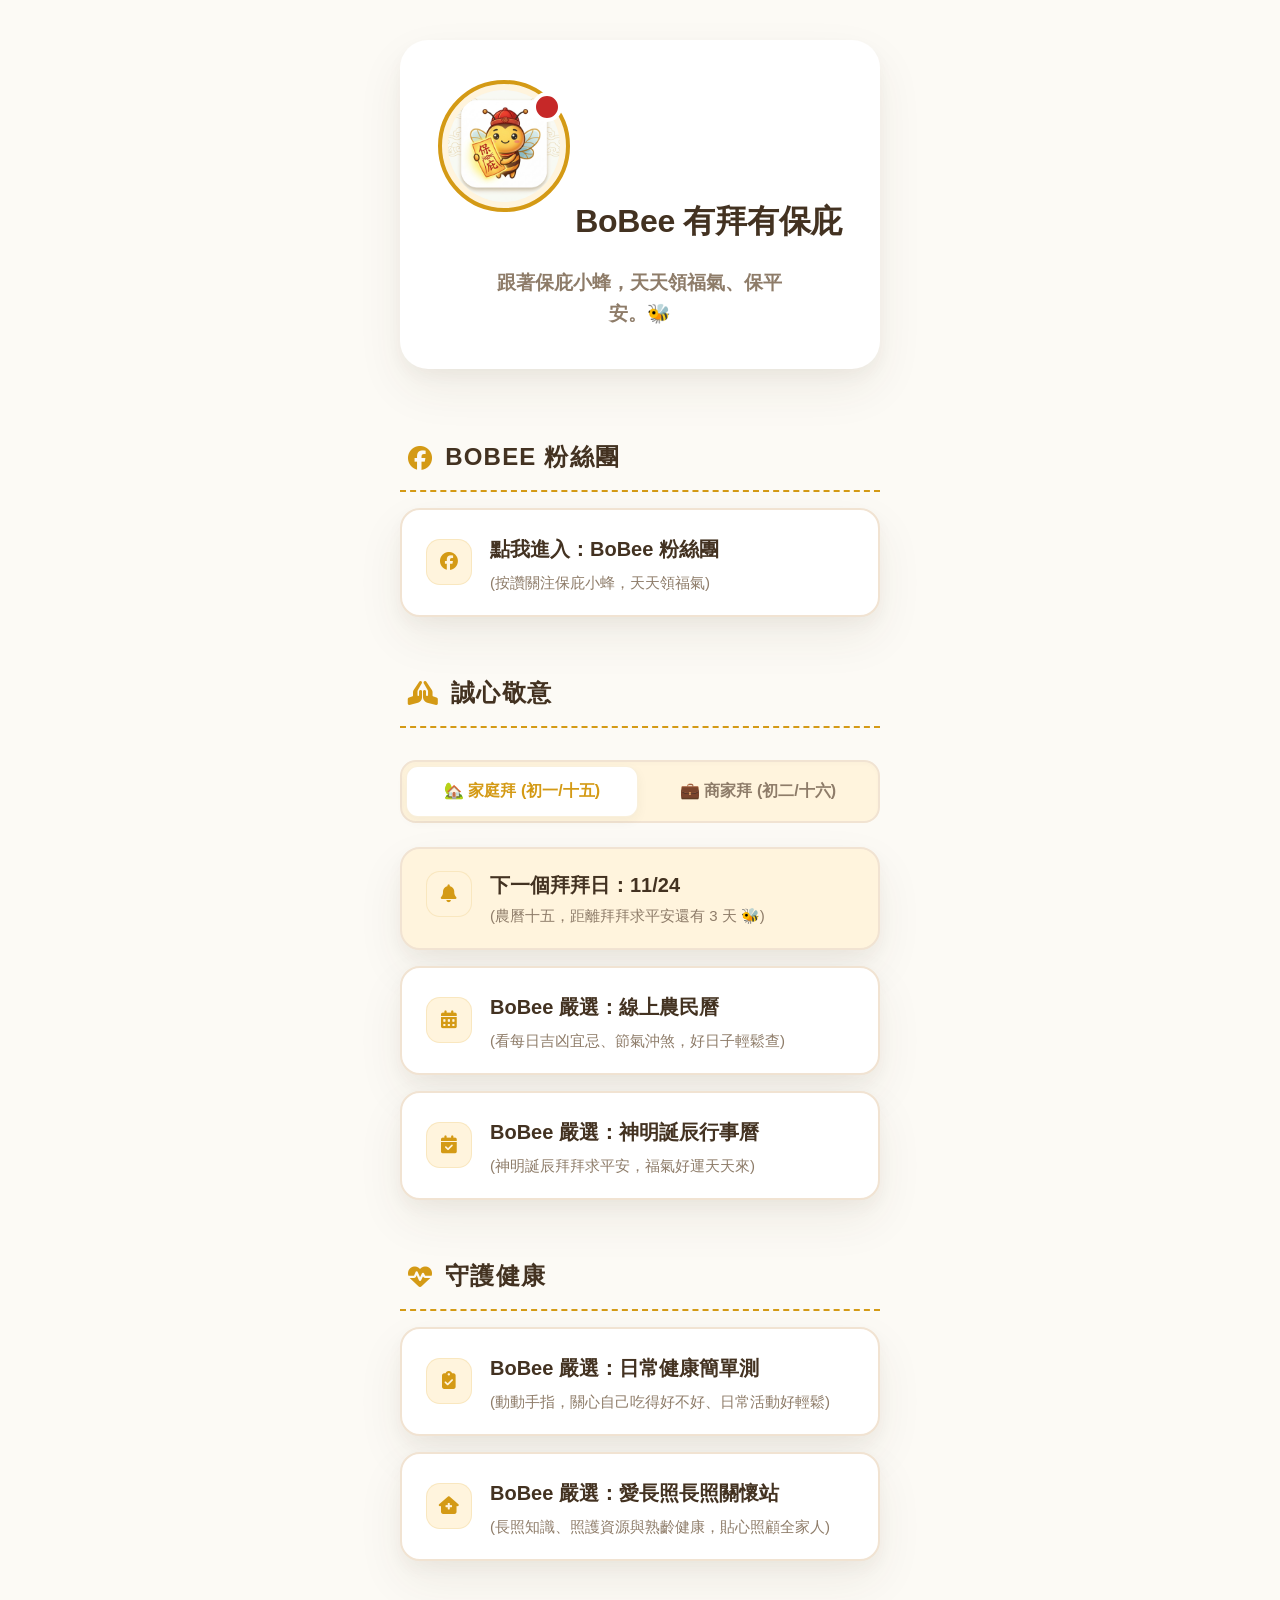
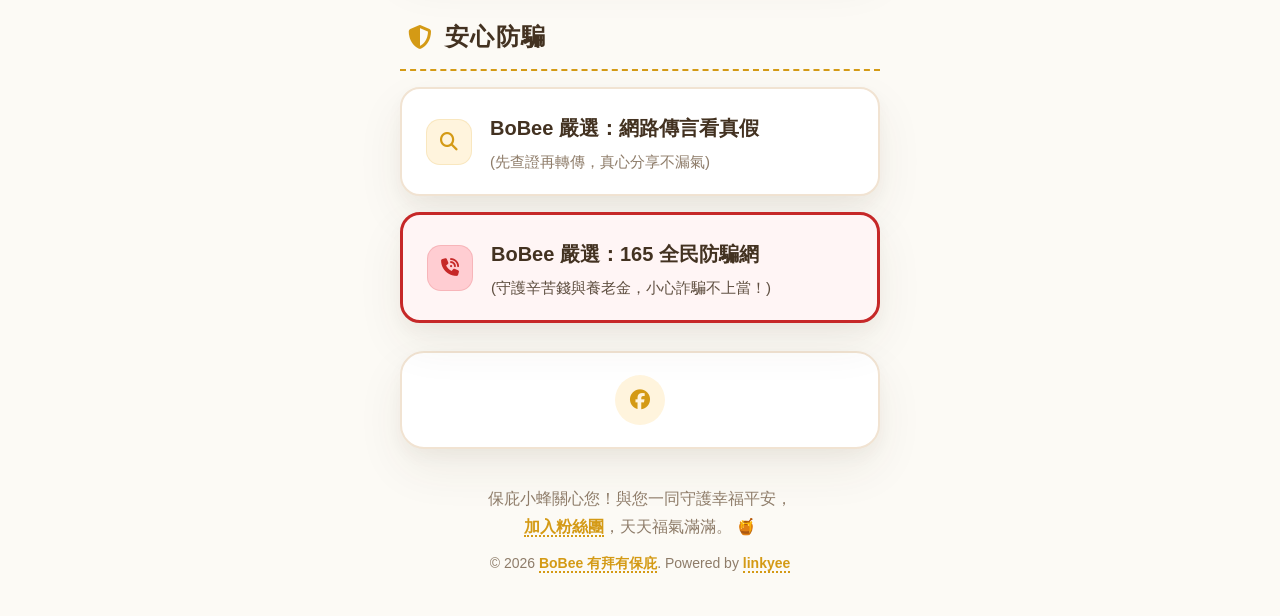
==== commit b610323c: "[Automation] Site update No.207" ====
--- a/index.html
+++ b/index.html
@@ -5,7 +5,7 @@
   <meta name="viewport" content="width=device-width, initial-scale=1.0, viewport-fit=cover" />
   <title>BoBee 有拜有保庇</title>
 
-  <meta name="last-modified" content="2026-11-14T03:57:08+0000">
+  <meta name="last-modified" content="2026-11-21T04:41:34+0000">
   <meta name="theme-color" media="(prefers-color-scheme: light)" content="#fef6ee">
   <meta name="theme-color" media="(prefers-color-scheme: dark)" content="#1c1814">
   <meta name="apple-mobile-web-app-capable" content="yes">
@@ -29,7 +29,7 @@
   <meta name="application-name" content="BoBee 有拜有保庇">
 
   <link rel="stylesheet" href="https://cdnjs.cloudflare.com/ajax/libs/font-awesome/6.5.2/css/all.min.css" crossorigin="anonymous" referrerpolicy="no-referrer">
-  <link rel="stylesheet" href="./styles.css?v=2026-11-14T03:57:08+0000" />
+  <link rel="stylesheet" href="./styles.css?v=2026-11-21T04:41:34+0000" />
 </head>
 <body>
   <main class="container">
@@ -83,13 +83,13 @@
              id="pray-countdown"
              
                data-opt-15-title="下一個拜拜日：11/24"
-               data-opt-15-subtitle="(農曆十五，距離拜拜求平安還有 10 天 🐝)"
+               data-opt-15-subtitle="(農曆十五，距離拜拜求平安還有 3 天 🐝)"
                data-opt-16-title="下一個做牙日：11/25"
-               data-opt-16-subtitle="(農曆十六，距離做牙求財源還有 11 天 🐝)"
+               data-opt-16-subtitle="(農曆十六，距離做牙求財源還有 4 天 🐝)"
              >
             
             <span class="link-icon" aria-hidden="true"><i class="fa-solid fa-bell"></i></span>
-            <span class="link-text"><span id='pray-title-span'>下一個拜拜日：11/24</span><span class='link-button-text' id='pray-subtitle-span'>(農曆十五，距離拜拜求平安還有 10 天 🐝)</span></span>
+            <span class="link-text"><span id='pray-title-span'>下一個拜拜日：11/24</span><span class='link-button-text' id='pray-subtitle-span'>(農曆十五，距離拜拜求平安還有 3 天 🐝)</span></span>
           </a>
         
       
@@ -199,6 +199,6 @@
   </main>
 
   
-  <script src="./scripts.js?v=2026-11-14T03:57:08+0000"></script>
+  <script src="./scripts.js?v=2026-11-21T04:41:34+0000"></script>
 </body>
 </html>
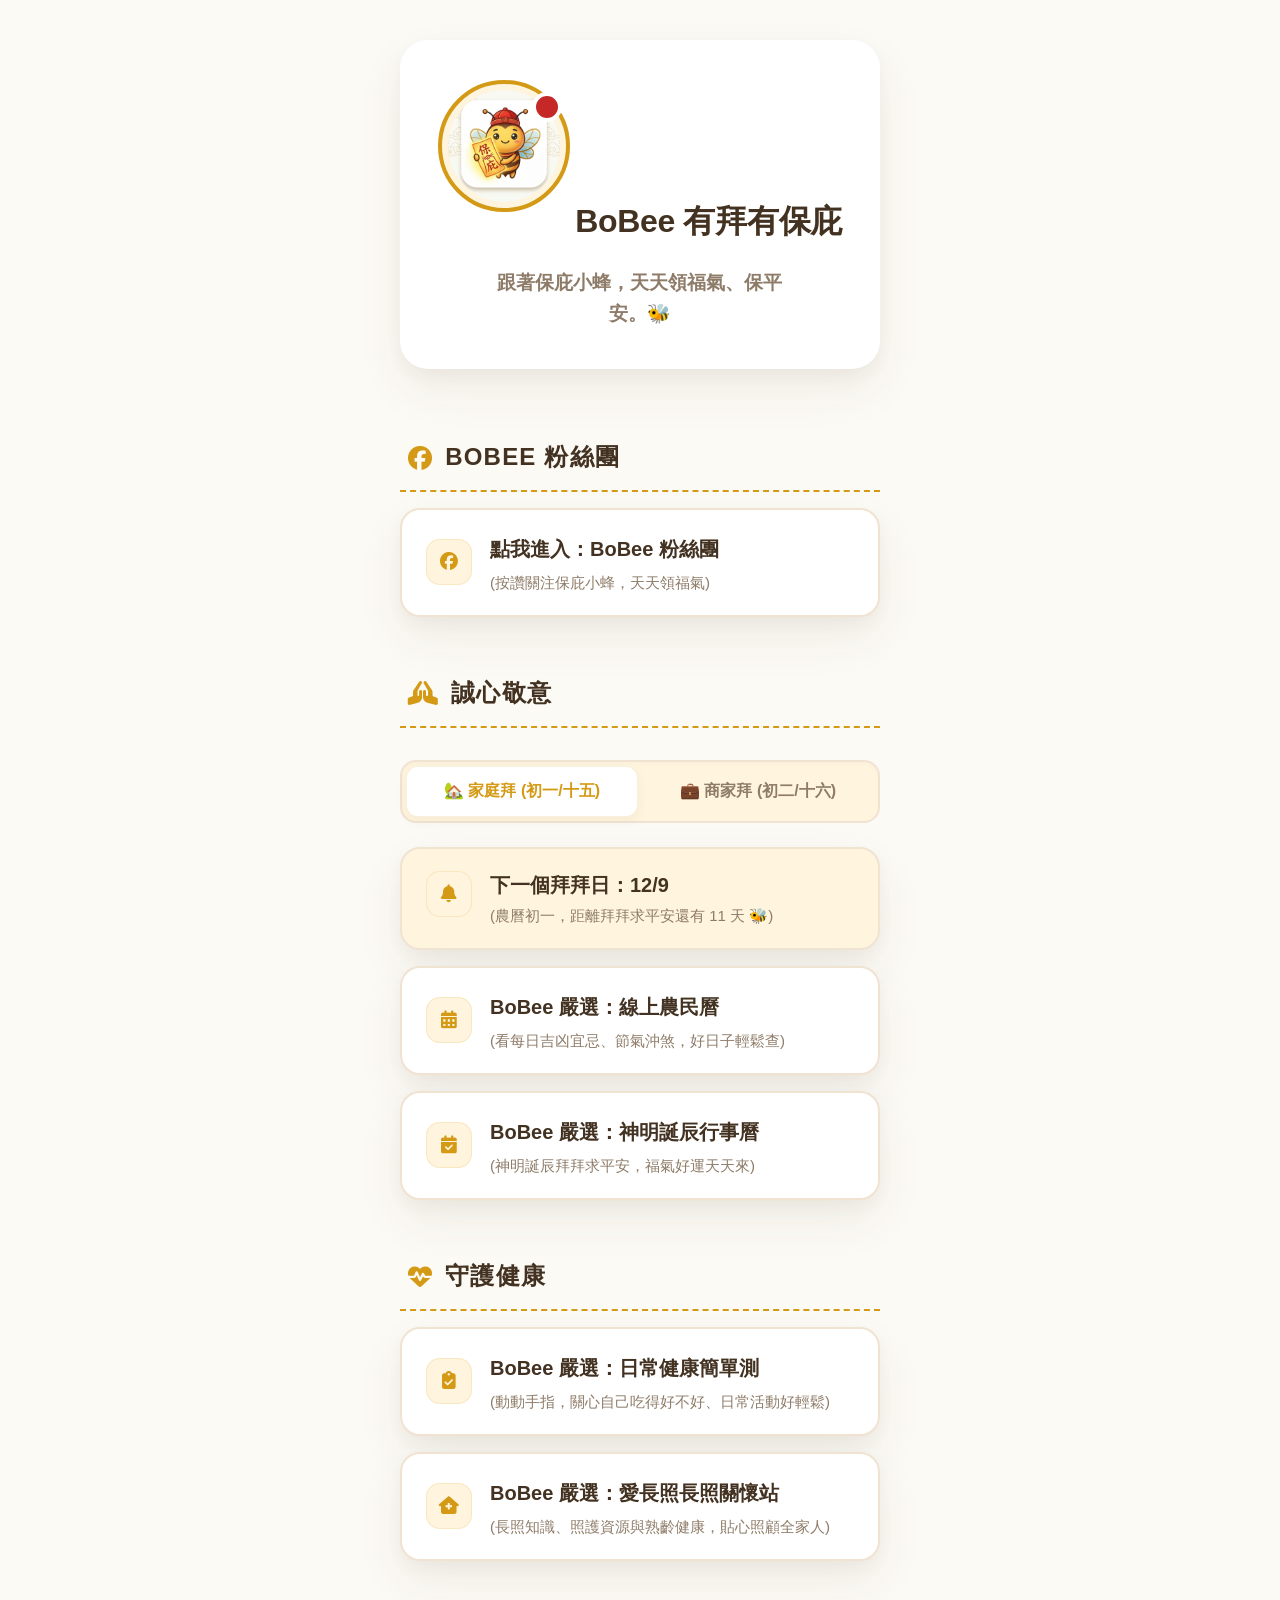
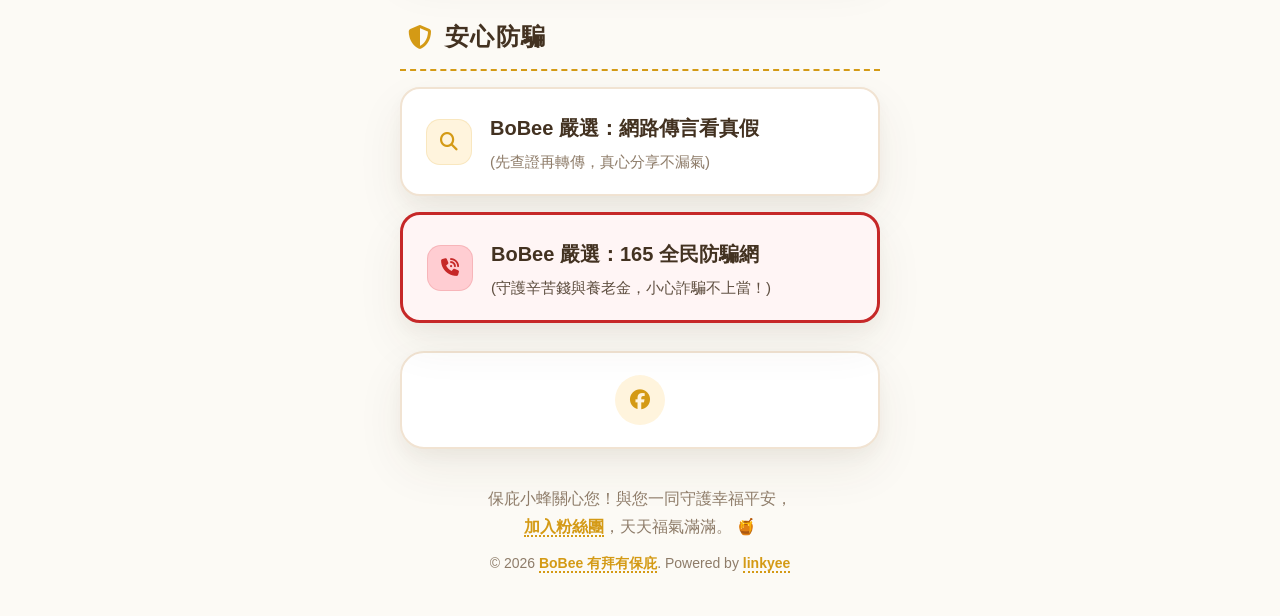
==== commit 94867488: "[Automation] Site update No.214" ====
--- a/index.html
+++ b/index.html
@@ -5,7 +5,7 @@
   <meta name="viewport" content="width=device-width, initial-scale=1.0, viewport-fit=cover" />
   <title>BoBee 有拜有保庇</title>
 
-  <meta name="last-modified" content="2026-11-21T04:41:34+0000">
+  <meta name="last-modified" content="2026-11-28T05:25:28+0000">
   <meta name="theme-color" media="(prefers-color-scheme: light)" content="#fef6ee">
   <meta name="theme-color" media="(prefers-color-scheme: dark)" content="#1c1814">
   <meta name="apple-mobile-web-app-capable" content="yes">
@@ -29,7 +29,7 @@
   <meta name="application-name" content="BoBee 有拜有保庇">
 
   <link rel="stylesheet" href="https://cdnjs.cloudflare.com/ajax/libs/font-awesome/6.5.2/css/all.min.css" crossorigin="anonymous" referrerpolicy="no-referrer">
-  <link rel="stylesheet" href="./styles.css?v=2026-11-21T04:41:34+0000" />
+  <link rel="stylesheet" href="./styles.css?v=2026-11-28T05:25:28+0000" />
 </head>
 <body>
   <main class="container">
@@ -82,14 +82,14 @@
           <a href="https://goodaytw.com/" target="_blank" class="link-button link-latest" alt="下一個拜拜日提醒" title="下一個拜拜日提醒"
              id="pray-countdown"
              
-               data-opt-15-title="下一個拜拜日：11/24"
-               data-opt-15-subtitle="(農曆十五，距離拜拜求平安還有 3 天 🐝)"
-               data-opt-16-title="下一個做牙日：11/25"
-               data-opt-16-subtitle="(農曆十六，距離做牙求財源還有 4 天 🐝)"
+               data-opt-15-title="下一個拜拜日：12/9"
+               data-opt-15-subtitle="(農曆初一，距離拜拜求平安還有 11 天 🐝)"
+               data-opt-16-title="下一個做牙日：12/10"
+               data-opt-16-subtitle="(農曆初二，距離做牙求財源還有 12 天 🐝)"
              >
             
             <span class="link-icon" aria-hidden="true"><i class="fa-solid fa-bell"></i></span>
-            <span class="link-text"><span id='pray-title-span'>下一個拜拜日：11/24</span><span class='link-button-text' id='pray-subtitle-span'>(農曆十五，距離拜拜求平安還有 3 天 🐝)</span></span>
+            <span class="link-text"><span id='pray-title-span'>下一個拜拜日：12/9</span><span class='link-button-text' id='pray-subtitle-span'>(農曆初一，距離拜拜求平安還有 11 天 🐝)</span></span>
           </a>
         
       
@@ -199,6 +199,6 @@
   </main>
 
   
-  <script src="./scripts.js?v=2026-11-21T04:41:34+0000"></script>
+  <script src="./scripts.js?v=2026-11-28T05:25:28+0000"></script>
 </body>
 </html>
